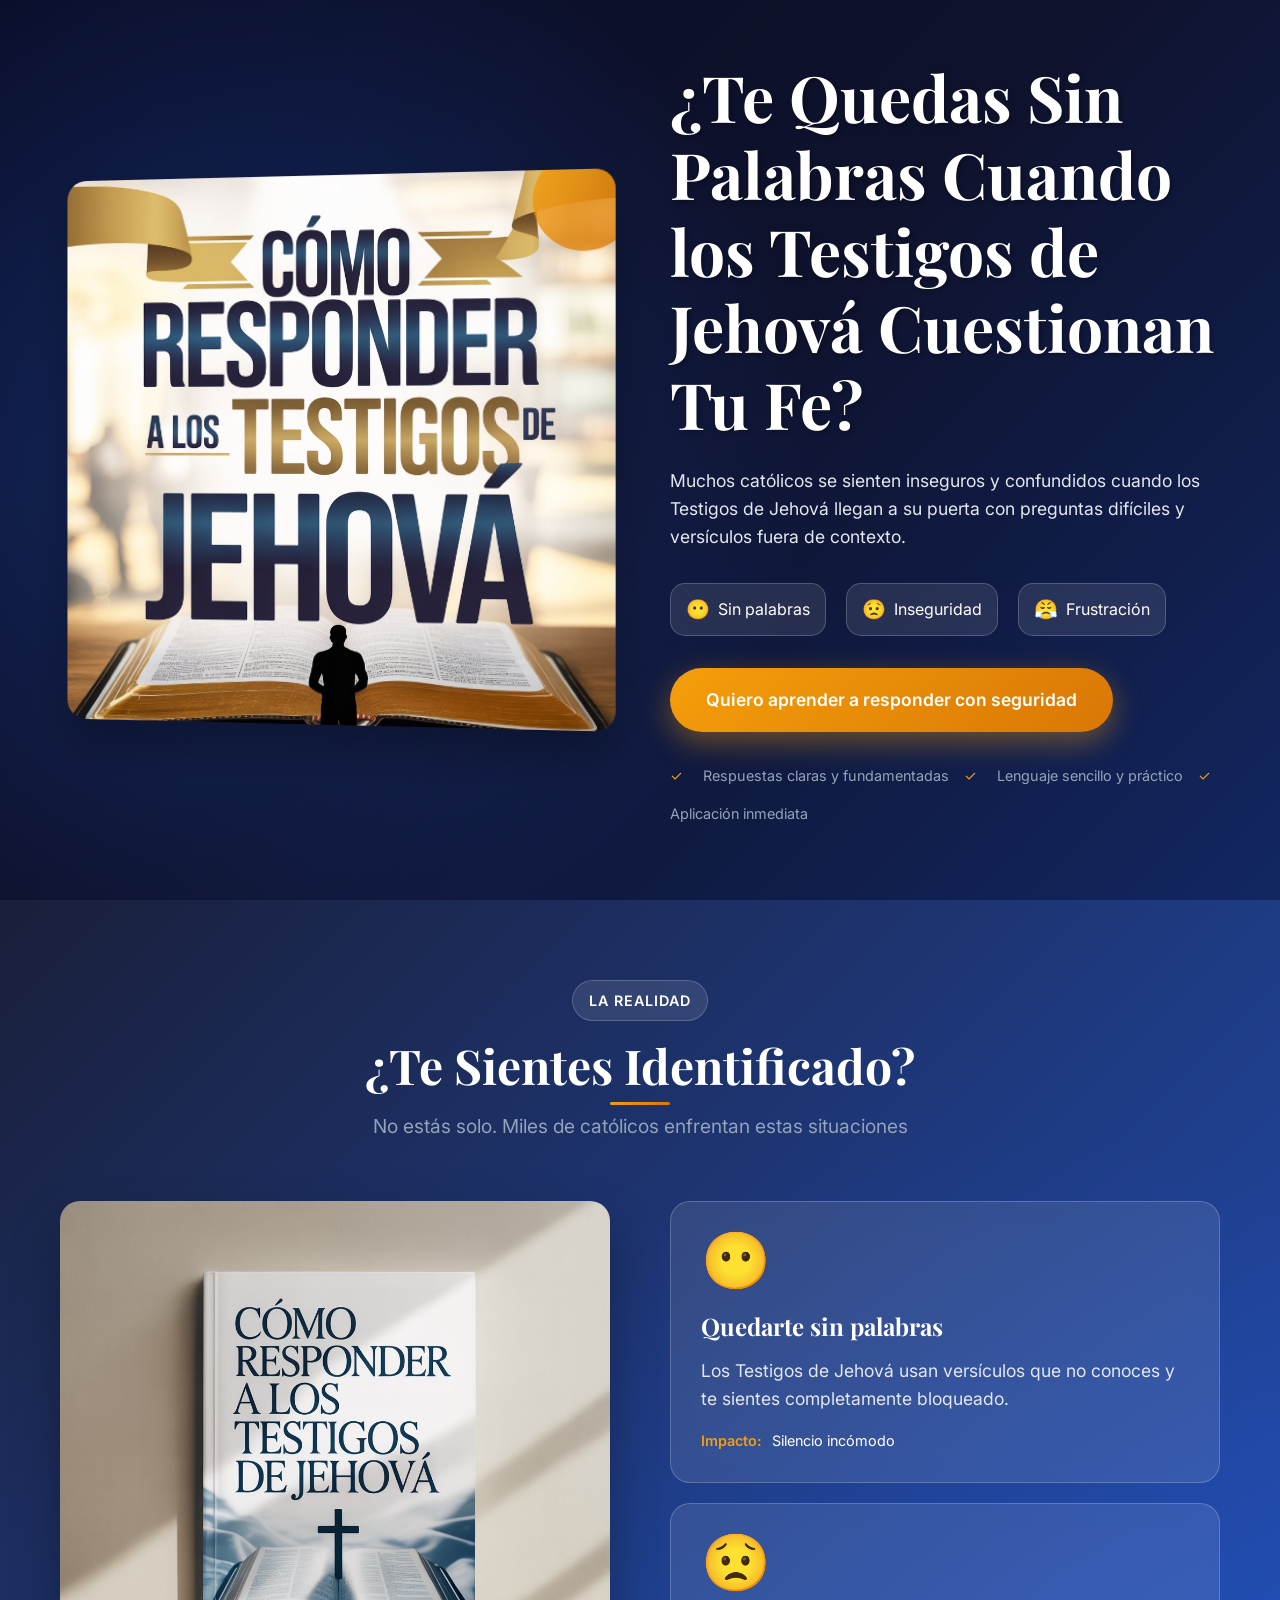
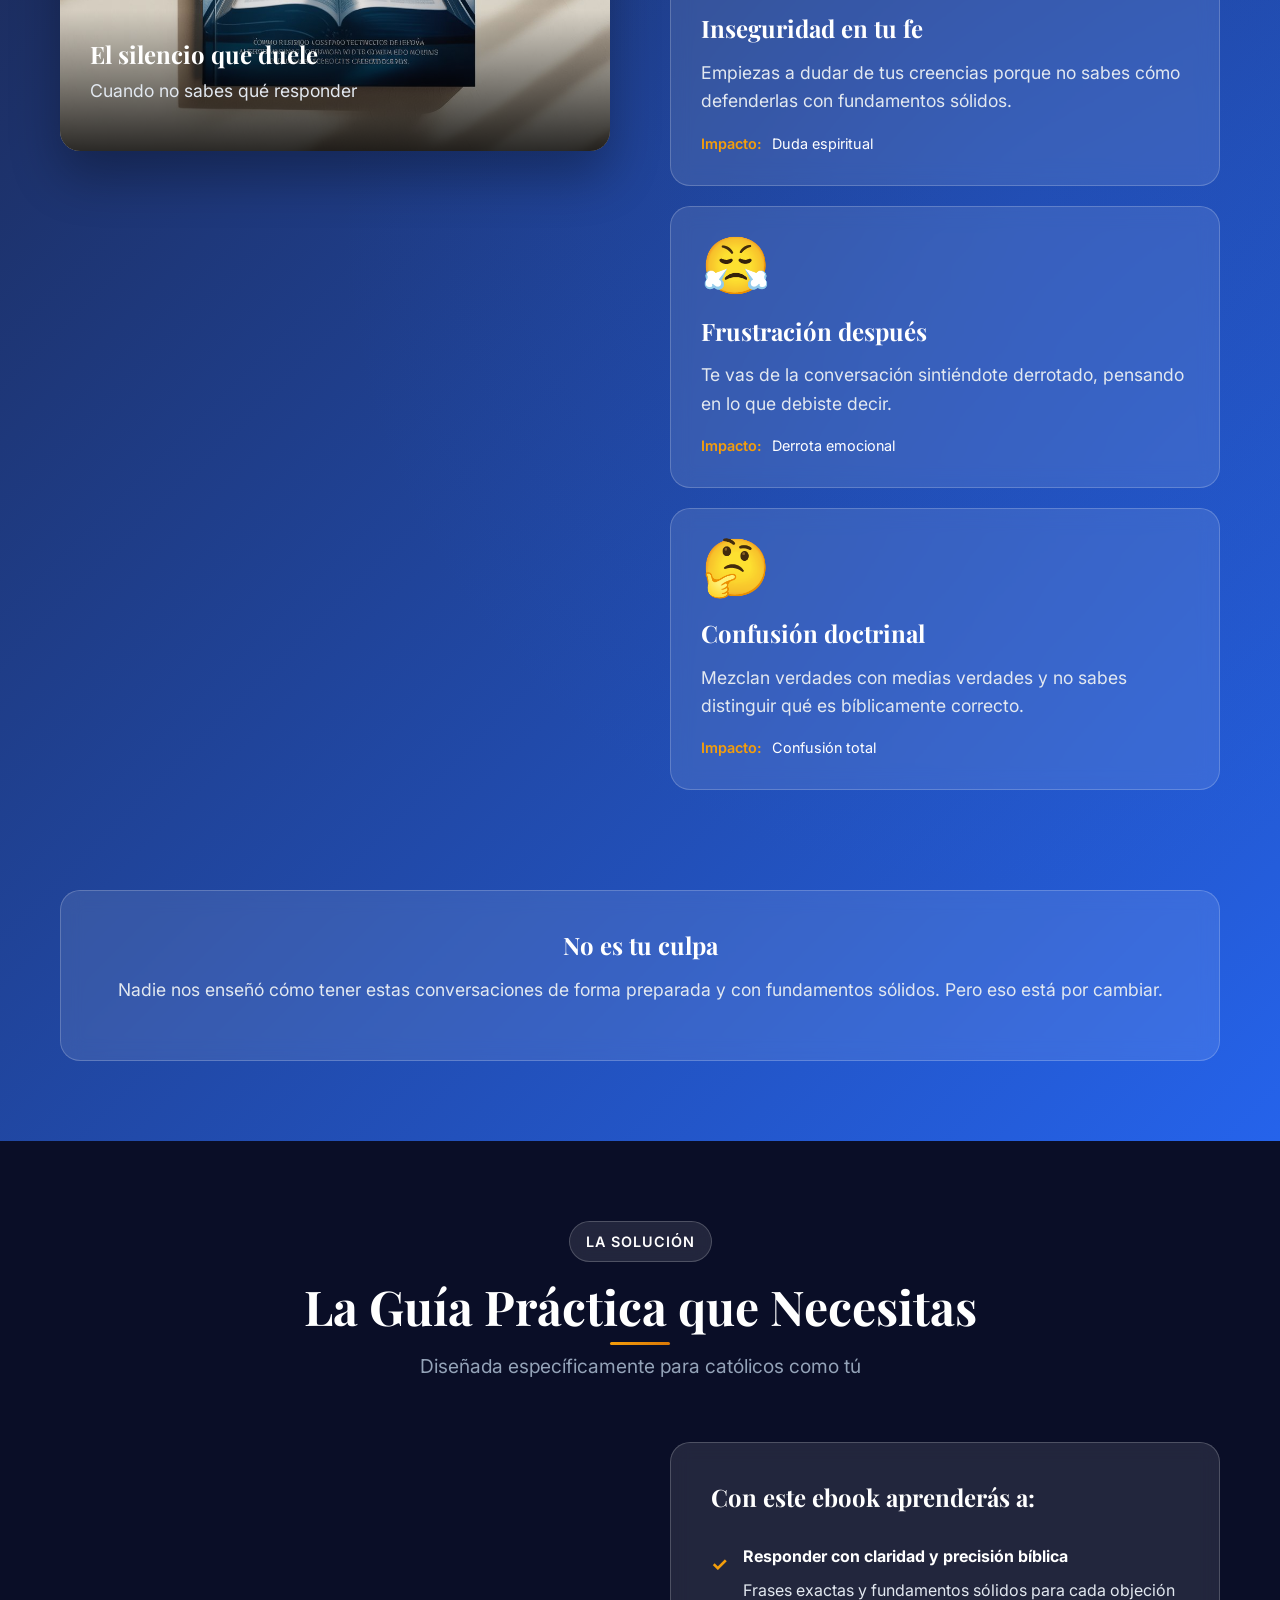
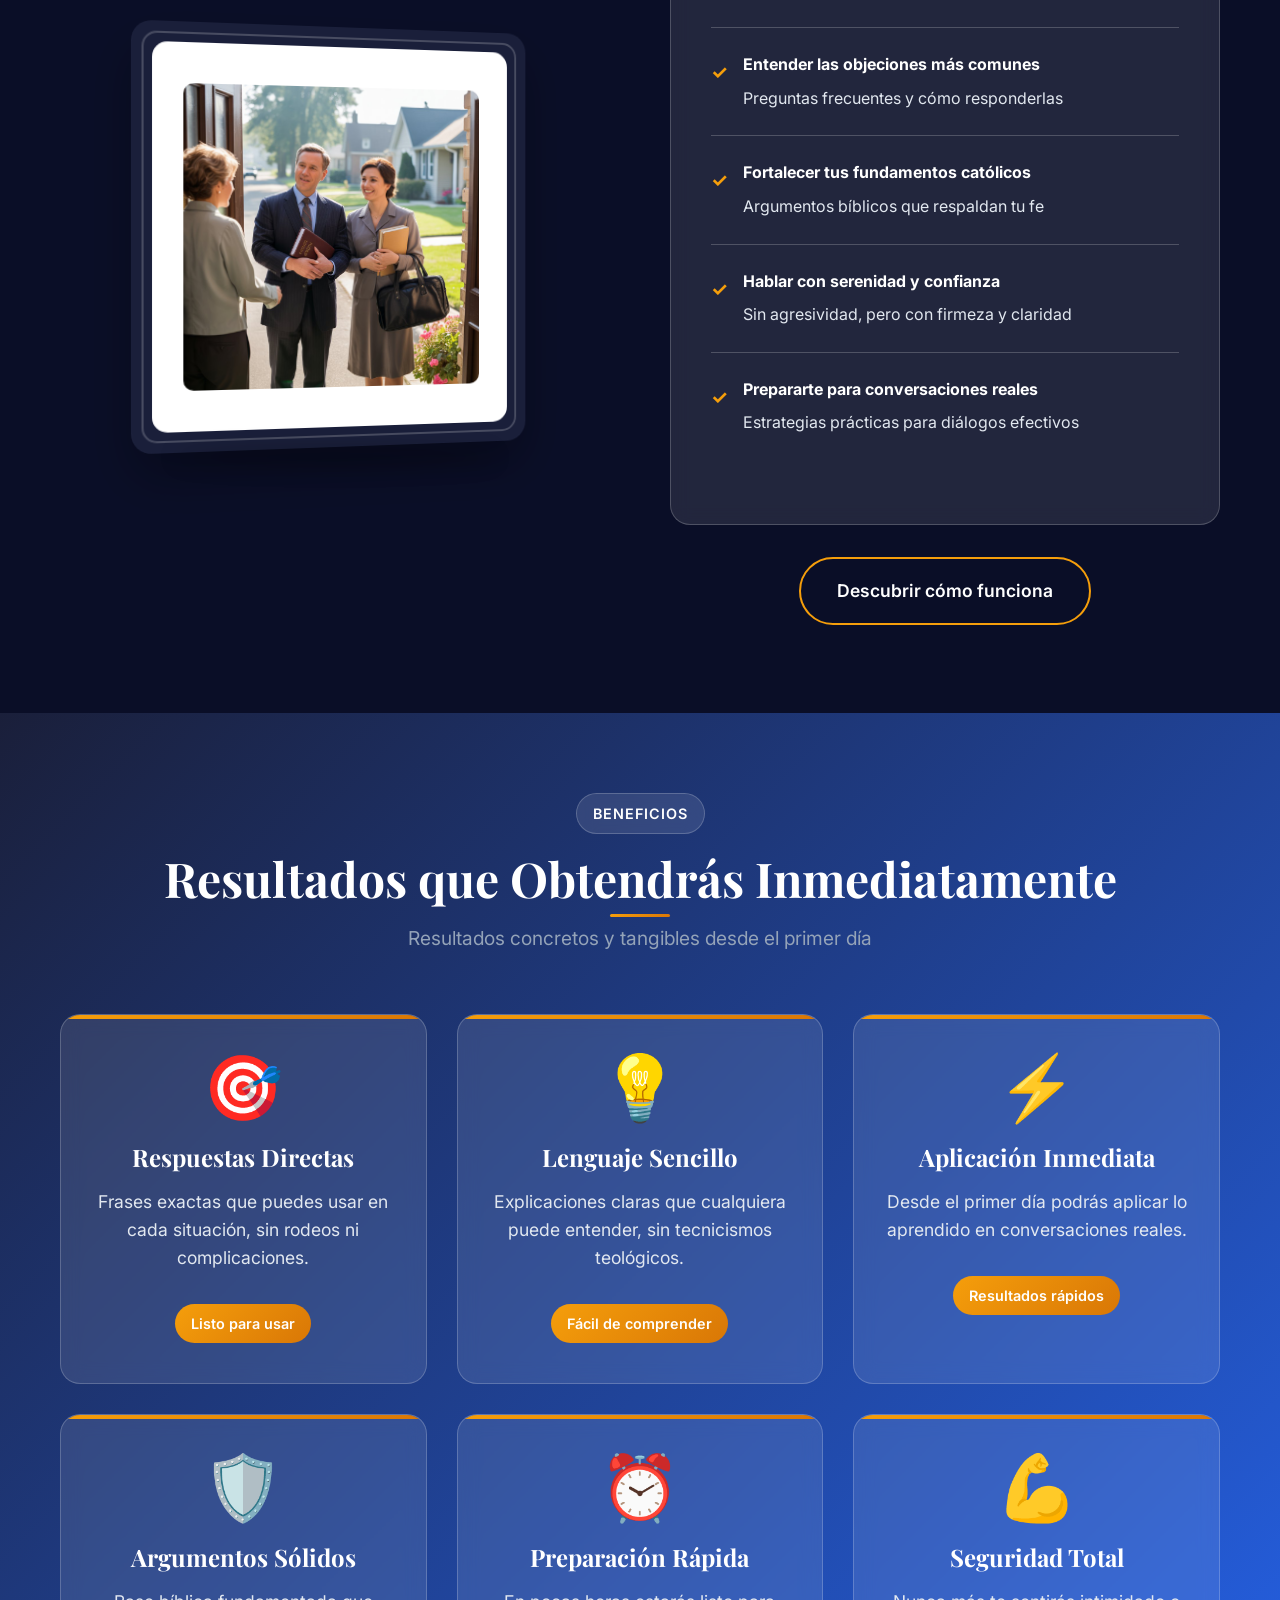
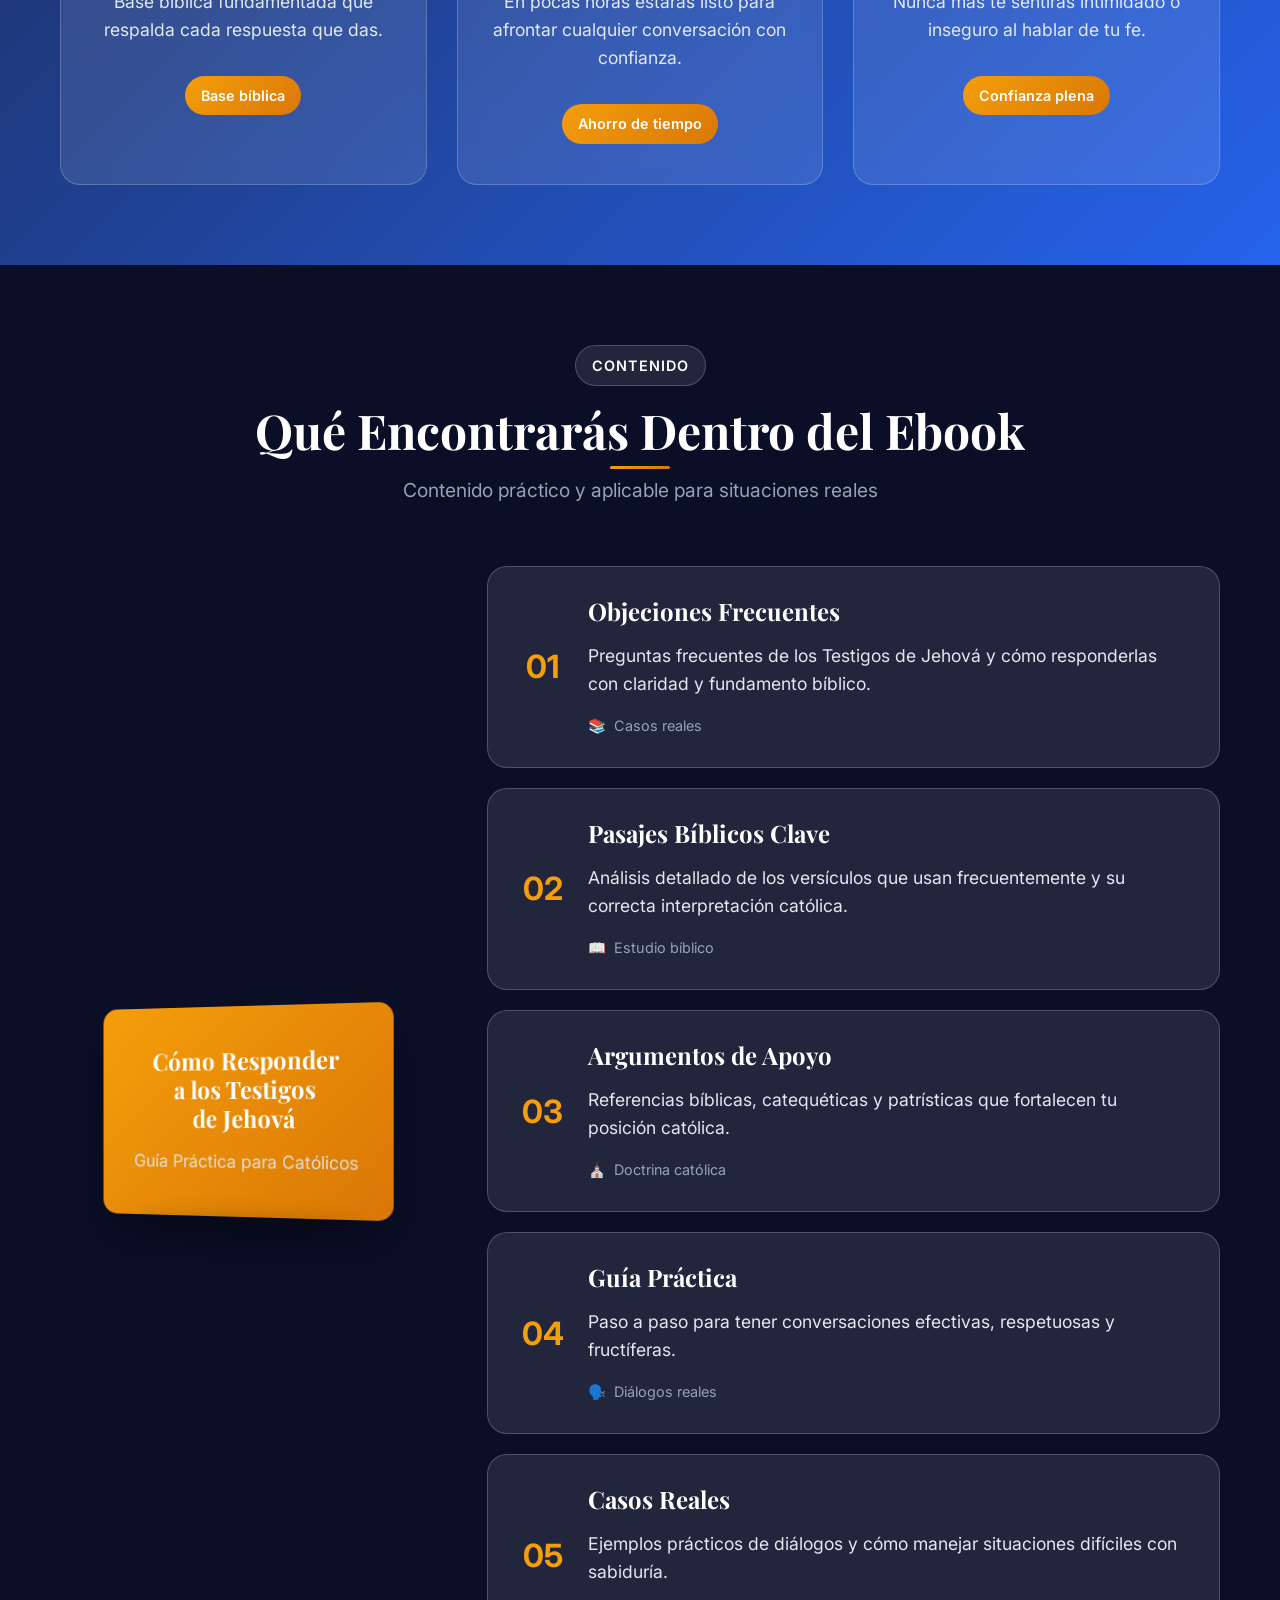
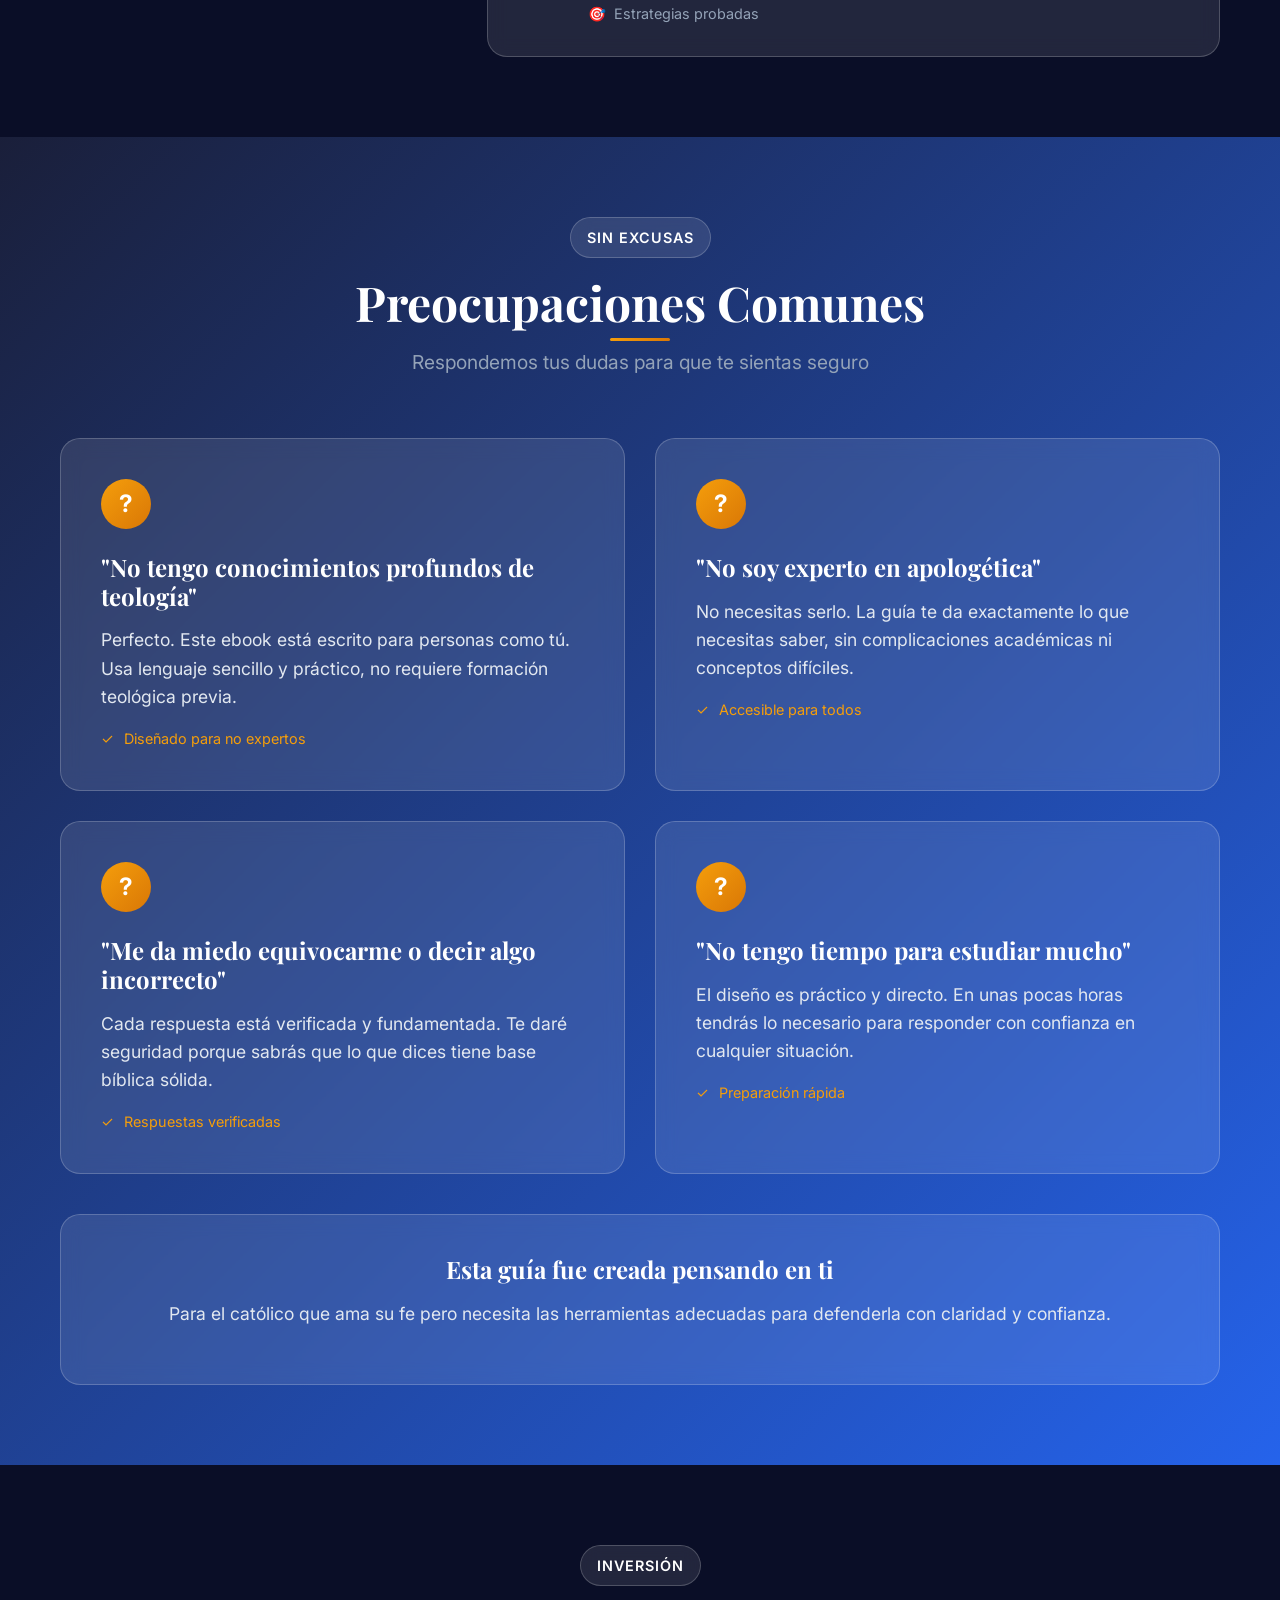
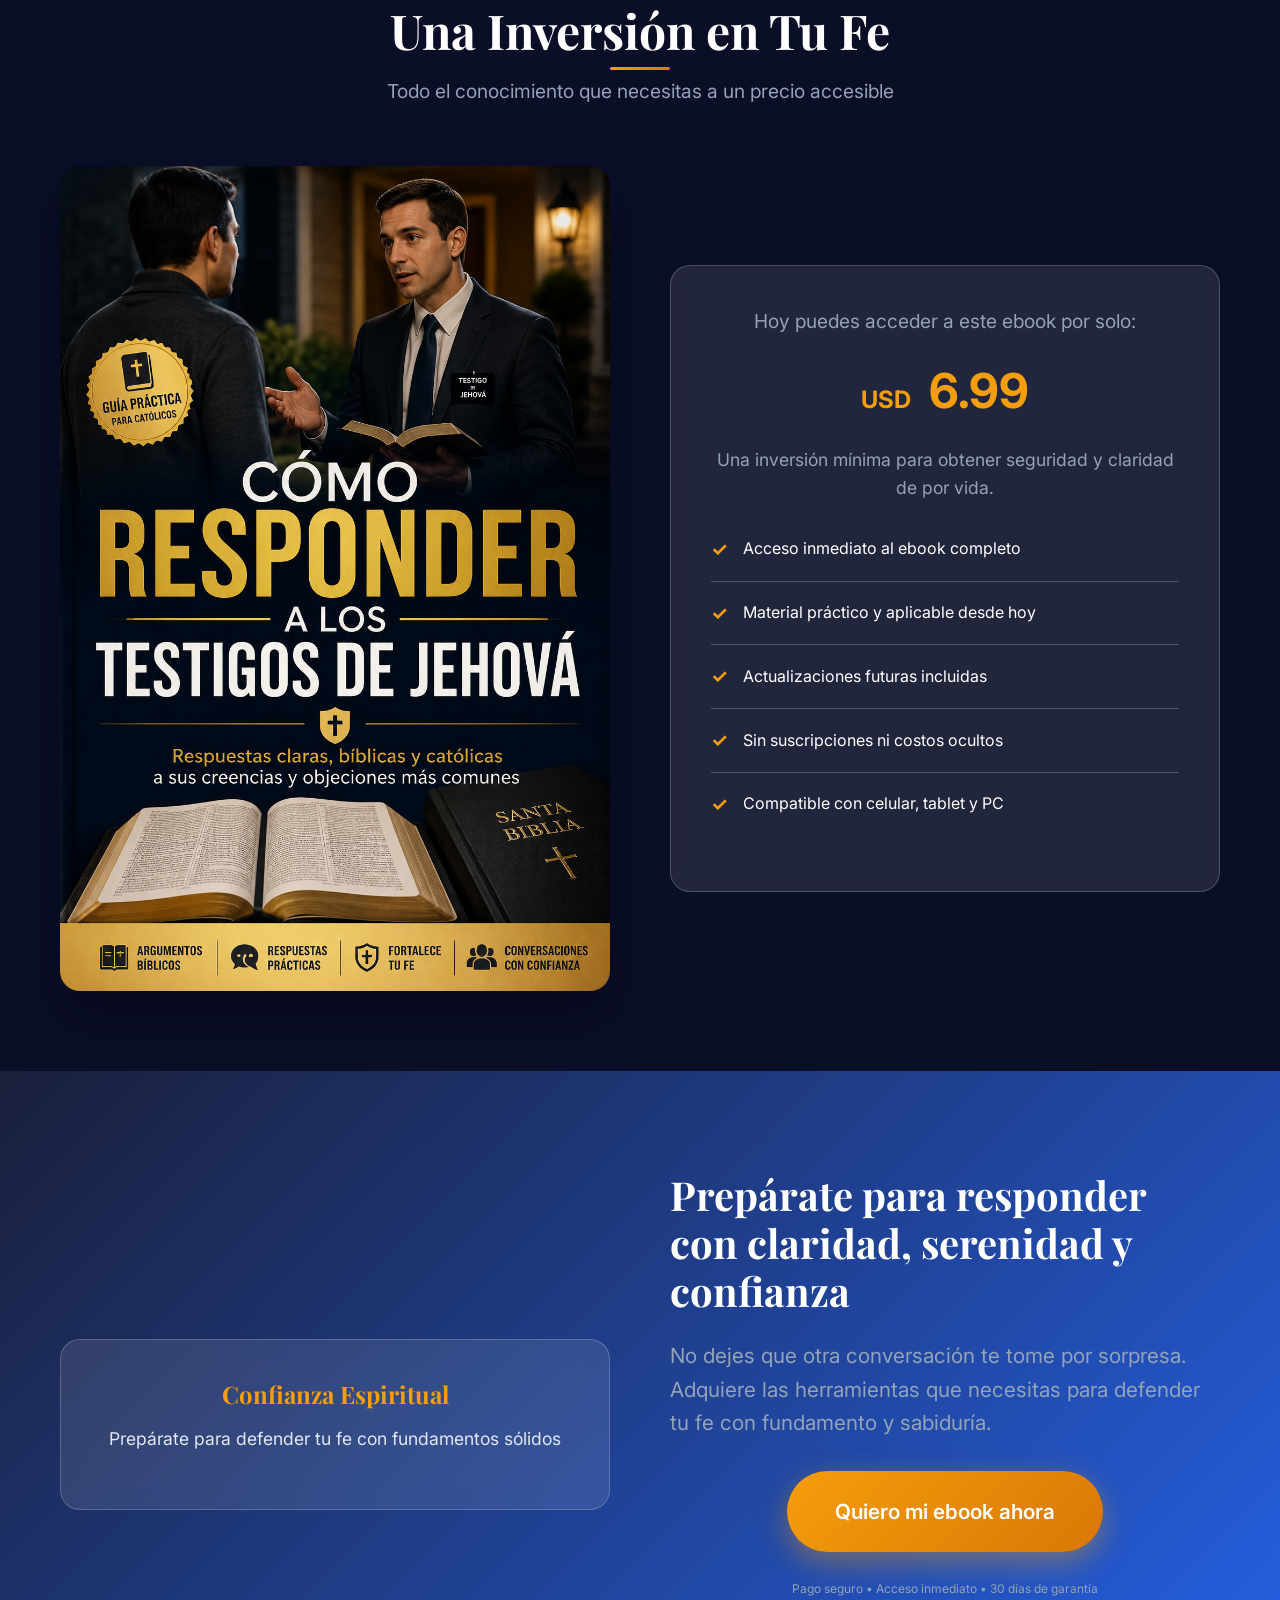
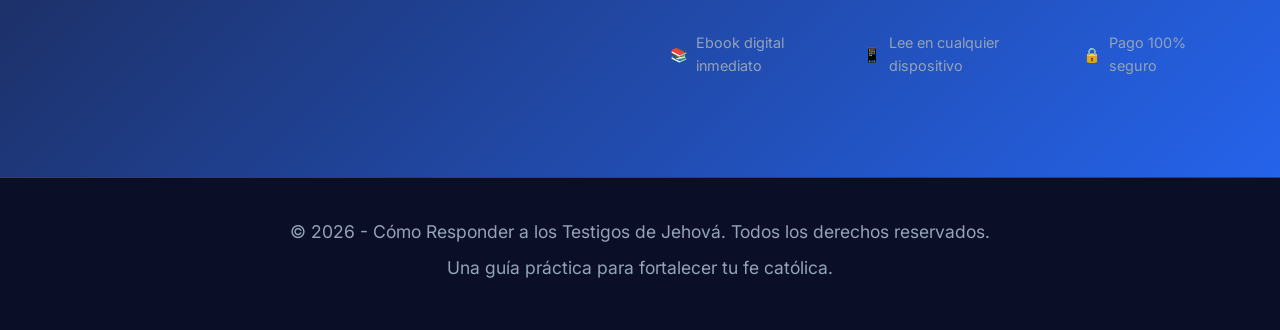
==== index-fixed.html @ 23c5a027 "Add files via upload" ====
<!DOCTYPE html>
<html lang="es">
<head>
    <meta charset="UTF-8">
    <meta name="viewport" content="width=device-width, initial-scale=1.0">
    <title>Cómo Responder a los Testigos de Jehová - Guía Práctica para Católicos</title>
    <meta name="description" content="Aprende a responder con claridad y seguridad cuando los Testigos de Jehová cuestionen tu fe. Guía práctica con respuestas bíblicas fundamentadas.">
    <link rel="stylesheet" href="styles-fixed.css">
    <link href="https://fonts.googleapis.com/css2?family=Playfair+Display:wght@700;800&family=Inter:wght@400;500;600;700&display=swap" rel="stylesheet">
    <!-- Meta Pixel Code -->
    <script>
    !function(f,b,e,v,n,t,s)
    {if(f.fbq)return;n=f.fbq=function(){n.callMethod?
    n.callMethod.apply(n,arguments):n.queue.push(arguments)};
    if(!f._fbq)f._fbq=n;n.push=n;n.loaded=!0;n.version='2.0';
    n.queue=[];t=b.createElement(e);t.async=!0;
    t.src=v;s=b.getElementsByTagName(e)[0];
    s.parentNode.insertBefore(t,s)}(window, document,'script',
    'https://connect.facebook.net/en_US/fbevents.js');
    fbq('init', '1646156149348746');
    fbq('track', 'PageView');
    </script>
    <noscript><img height="1" width="1" style="display:none"
    src="https://www.facebook.com/tr?id=1646156149348746&ev=PageView&noscript=1"
    /></noscript>
    <!-- End Meta Pixel Code -->
</head>
<body>
    <!-- HERO SECTION -->
    <header class="hero">
        <div class="hero-background">
            <div class="hero-overlay"></div>
        </div>
        <div class="container">
            <div class="hero-content">
                <div class="hero-visual">
                    <div class="hero-image-container">
                        <img src="imagenes/1.jpeg" alt="Conversación en puerta de casa con Testigos de Jehová" class="hero-main-image">
                        <div class="image-accent"></div>
                    </div>
                </div>
                <div class="hero-text">
                    <h1 class="hero-title">
                        ¿Te Quedas Sin Palabras Cuando los Testigos de Jehová Cuestionan Tu Fe?
                    </h1>
                    <p class="hero-subtitle">
                        Muchos católicos se sienten inseguros y confundidos cuando los Testigos de Jehová llegan a su puerta con preguntas difíciles y versículos fuera de contexto.
                    </p>
                    <div class="hero-pain-points">
                        <div class="pain-point">
                            <span class="pain-icon">😶</span>
                            <span>Sin palabras</span>
                        </div>
                        <div class="pain-point">
                            <span class="pain-icon">😟</span>
                            <span>Inseguridad</span>
                        </div>
                        <div class="pain-point">
                            <span class="pain-icon">😤</span>
                            <span>Frustración</span>
                        </div>
                    </div>
                    <div class="hero-cta">
                        <a href="https://pay.hotmart.com/F104569263O?bid=1778360615763" class="cta-button primary" target="_blank" rel="noopener noreferrer">
                            Quiero aprender a responder con seguridad
                        </a>
                        <p class="hero-trust">
                            <span class="trust-icon">✓</span> Respuestas claras y fundamentadas
                            <span class="trust-icon">✓</span> Lenguaje sencillo y práctico
                            <span class="trust-icon">✓</span> Aplicación inmediata
                        </p>
                    </div>
                </div>
            </div>
        </div>
    </header>

    <!-- EL PROBLEMA -->
    <section class="problem">
        <div class="container">
            <div class="section-header">
                <div class="section-badge">LA REALIDAD</div>
                <h2 class="section-title">¿Te Sientes Identificado?</h2>
                <p class="section-subtitle">No estás solo. Miles de católicos enfrentan estas situaciones</p>
            </div>
            
            <div class="problem-content">
                <div class="problem-visual">
                    <div class="problem-image-main">
                        <img src="imagenes/2.jpeg" alt="Persona pensativa después de conversación difícil" class="problem-main-image">
                        <div class="image-overlay">
                            <div class="overlay-text">
                                <h3>El silencio que duele</h3>
                                <p>Cuando no sabes qué responder</p>
                            </div>
                        </div>
                    </div>
                </div>
                
                <div class="problems-grid">
                    <div class="problem-card">
                        <div class="problem-icon">
                            <span class="problem-emoji">😶</span>
                        </div>
                        <h3>Quedarte sin palabras</h3>
                        <p>Los Testigos de Jehová usan versículos que no conoces y te sientes completamente bloqueado.</p>
                        <div class="problem-impact">
                            <span class="impact-label">Impacto:</span>
                            <span class="impact-text">Silencio incómodo</span>
                        </div>
                    </div>
                    
                    <div class="problem-card">
                        <div class="problem-icon">
                            <span class="problem-emoji">😟</span>
                        </div>
                        <h3>Inseguridad en tu fe</h3>
                        <p>Empiezas a dudar de tus creencias porque no sabes cómo defenderlas con fundamentos sólidos.</p>
                        <div class="problem-impact">
                            <span class="impact-label">Impacto:</span>
                            <span class="impact-text">Duda espiritual</span>
                        </div>
                    </div>
                    
                    <div class="problem-card">
                        <div class="problem-icon">
                            <span class="problem-emoji">😤</span>
                        </div>
                        <h3>Frustración después</h3>
                        <p>Te vas de la conversación sintiéndote derrotado, pensando en lo que debiste decir.</p>
                        <div class="problem-impact">
                            <span class="impact-label">Impacto:</span>
                            <span class="impact-text">Derrota emocional</span>
                        </div>
                    </div>
                    
                    <div class="problem-card">
                        <div class="problem-icon">
                            <span class="problem-emoji">🤔</span>
                        </div>
                        <h3>Confusión doctrinal</h3>
                        <p>Mezclan verdades con medias verdades y no sabes distinguir qué es bíblicamente correcto.</p>
                        <div class="problem-impact">
                            <span class="impact-label">Impacto:</span>
                            <span class="impact-text">Confusión total</span>
                        </div>
                    </div>
                </div>
                
                <div class="problem-emotional">
                    <div class="emotional-content">
                        <h3>No es tu culpa</h3>
                        <p>Nadie nos enseñó cómo tener estas conversaciones de forma preparada y con fundamentos sólidos. Pero eso está por cambiar.</p>
                    </div>
                </div>
            </div>
        </div>
    </section>

    <!-- PRESENTACIÓN DE LA SOLUCIÓN -->
    <section class="solution">
        <div class="container">
            <div class="section-header">
                <div class="section-badge">LA SOLUCIÓN</div>
                <h2 class="section-title">La Guía Práctica que Necesitas</h2>
                <p class="section-subtitle">Diseñada específicamente para católicos como tú</p>
            </div>
            
            <div class="solution-content">
                <div class="solution-visual">
                    <div class="ebook-mockup">
                        <div class="mockup-device">
                            <div class="device-screen">
                                <img src="imagenes/5.jpeg" alt="Guía Práctica para Católicos" class="ebook-cover-image">
                            </div>
                            <div class="device-frame"></div>
                        </div>
                        <div class="mockup-shadow"></div>
                    </div>
                </div>
                
                <div class="solution-text">
                    <div class="solution-box">
                        <h3>Con este ebook aprenderás a:</h3>
                        <ul class="solution-list">
                            <li>
                                <span class="check-icon">✓</span>
                                <div class="list-content">
                                    <strong>Responder con claridad y precisión bíblica</strong>
                                    <p>Frases exactas y fundamentos sólidos para cada objeción</p>
                                </div>
                            </li>
                            <li>
                                <span class="check-icon">✓</span>
                                <div class="list-content">
                                    <strong>Entender las objeciones más comunes</strong>
                                    <p>Preguntas frecuentes y cómo responderlas</p>
                                </div>
                            </li>
                            <li>
                                <span class="check-icon">✓</span>
                                <div class="list-content">
                                    <strong>Fortalecer tus fundamentos católicos</strong>
                                    <p>Argumentos bíblicos que respaldan tu fe</p>
                                </div>
                            </li>
                            <li>
                                <span class="check-icon">✓</span>
                                <div class="list-content">
                                    <strong>Hablar con serenidad y confianza</strong>
                                    <p>Sin agresividad, pero con firmeza y claridad</p>
                                </div>
                            </li>
                            <li>
                                <span class="check-icon">✓</span>
                                <div class="list-content">
                                    <strong>Prepararte para conversaciones reales</strong>
                                    <p>Estrategias prácticas para diálogos efectivos</p>
                                </div>
                            </li>
                        </ul>
                    </div>
                    
                    <div class="solution-cta">
                        <a href="https://pay.hotmart.com/F104569263O?bid=1778360615763" class="cta-button secondary" target="_blank" rel="noopener noreferrer">
                            Descubrir cómo funciona
                        </a>
                    </div>
                </div>
            </div>
        </div>
    </section>

    <!-- BENEFICIOS -->
    <section class="benefits">
        <div class="container">
            <div class="section-header">
                <div class="section-badge">BENEFICIOS</div>
                <h2 class="section-title">Resultados que Obtendrás Inmediatamente</h2>
                <p class="section-subtitle">Resultados concretos y tangibles desde el primer día</p>
            </div>
            
            <div class="benefits-grid">
                <div class="benefit-card">
                    <div class="benefit-emoji">
                        🎯
                    </div>
                    <h3>Respuestas Directas</h3>
                    <p>Frases exactas que puedes usar en cada situación, sin rodeos ni complicaciones.</p>
                    <div class="benefit-highlight">
                        <span>Listo para usar</span>
                    </div>
                </div>
                
                <div class="benefit-card">
                    <div class="benefit-emoji">
                        💡
                    </div>
                    <h3>Lenguaje Sencillo</h3>
                    <p>Explicaciones claras que cualquiera puede entender, sin tecnicismos teológicos.</p>
                    <div class="benefit-highlight">
                        <span>Fácil de comprender</span>
                    </div>
                </div>
                
                <div class="benefit-card">
                    <div class="benefit-emoji">
                        ⚡
                    </div>
                    <h3>Aplicación Inmediata</h3>
                    <p>Desde el primer día podrás aplicar lo aprendido en conversaciones reales.</p>
                    <div class="benefit-highlight">
                        <span>Resultados rápidos</span>
                    </div>
                </div>
                
                <div class="benefit-card">
                    <div class="benefit-emoji">
                        🛡️
                    </div>
                    <h3>Argumentos Sólidos</h3>
                    <p>Base bíblica fundamentada que respalda cada respuesta que das.</p>
                    <div class="benefit-highlight">
                        <span>Base bíblica</span>
                    </div>
                </div>
                
                <div class="benefit-card">
                    <div class="benefit-emoji">
                        ⏰
                    </div>
                    <h3>Preparación Rápida</h3>
                    <p>En pocas horas estarás listo para afrontar cualquier conversación con confianza.</p>
                    <div class="benefit-highlight">
                        <span>Ahorro de tiempo</span>
                    </div>
                </div>
                
                <div class="benefit-card">
                    <div class="benefit-emoji">
                        💪
                    </div>
                    <h3>Seguridad Total</h3>
                    <p>Nunca más te sentirás intimidado o inseguro al hablar de tu fe.</p>
                    <div class="benefit-highlight">
                        <span>Confianza plena</span>
                    </div>
                </div>
            </div>
        </div>
    </section>

    <!-- QUÉ ENCONTRARÁ DENTRO -->
    <section class="contents">
        <div class="container">
            <div class="section-header">
                <div class="section-badge">CONTENIDO</div>
                <h2 class="section-title">Qué Encontrarás Dentro del Ebook</h2>
                <p class="section-subtitle">Contenido práctico y aplicable para situaciones reales</p>
            </div>
            
            <div class="contents-showcase">
                <div class="contents-visual">
                    <div class="ebook-preview-3d">
                        <div class="book-spine"></div>
                        <div class="book-front">
                            <div class="book-cover">
                                <h3>Cómo Responder<br>a los Testigos<br>de Jehová</h3>
                                <p>Guía Práctica para Católicos</p>
                            </div>
                        </div>
                        <div class="book-shadow"></div>
                    </div>
                </div>
                
                <div class="contents-list">
                    <div class="content-item">
                        <div class="content-number">01</div>
                        <div class="content-text">
                            <h3>Objeciones Frecuentes</h3>
                            <p>Preguntas frecuentes de los Testigos de Jehová y cómo responderlas con claridad y fundamento bíblico.</p>
                            <div class="content-feature">
                                <span class="feature-icon">📚</span>
                                <span>Casos reales</span>
                            </div>
                        </div>
                    </div>
                    
                    <div class="content-item">
                        <div class="content-number">02</div>
                        <div class="content-text">
                            <h3>Pasajes Bíblicos Clave</h3>
                            <p>Análisis detallado de los versículos que usan frecuentemente y su correcta interpretación católica.</p>
                            <div class="content-feature">
                                <span class="feature-icon">📖</span>
                                <span>Estudio bíblico</span>
                            </div>
                        </div>
                    </div>
                    
                    <div class="content-item">
                        <div class="content-number">03</div>
                        <div class="content-text">
                            <h3>Argumentos de Apoyo</h3>
                            <p>Referencias bíblicas, catequéticas y patrísticas que fortalecen tu posición católica.</p>
                            <div class="content-feature">
                                <span class="feature-icon">⛪</span>
                                <span>Doctrina católica</span>
                            </div>
                        </div>
                    </div>
                    
                    <div class="content-item">
                        <div class="content-number">04</div>
                        <div class="content-text">
                            <h3>Guía Práctica</h3>
                            <p>Paso a paso para tener conversaciones efectivas, respetuosas y fructíferas.</p>
                            <div class="content-feature">
                                <span class="feature-icon">🗣️</span>
                                <span>Diálogos reales</span>
                            </div>
                        </div>
                    </div>
                    
                    <div class="content-item">
                        <div class="content-number">05</div>
                        <div class="content-text">
                            <h3>Casos Reales</h3>
                            <p>Ejemplos prácticos de diálogos y cómo manejar situaciones difíciles con sabiduría.</p>
                            <div class="content-feature">
                                <span class="feature-icon">🎯</span>
                                <span>Estrategias probadas</span>
                            </div>
                        </div>
                    </div>
                </div>
            </div>
        </div>
    </section>

    <!-- ROMPER OBJECIONES -->
    <section class="objections">
        <div class="container">
            <div class="section-header">
                <div class="section-badge">SIN EXCUSAS</div>
                <h2 class="section-title">Preocupaciones Comunes</h2>
                <p class="section-subtitle">Respondemos tus dudas para que te sientas seguro</p>
            </div>
            
            <div class="objections-grid">
                <div class="objection-card">
                    <div class="objection-icon">
                        <span class="icon-question">?</span>
                    </div>
                    <div class="objection-content">
                        <h3>"No tengo conocimientos profundos de teología"</h3>
                        <p>Perfecto. Este ebook está escrito para personas como tú. Usa lenguaje sencillo y práctico, no requiere formación teológica previa.</p>
                        <div class="objection-solution">
                            <span class="solution-icon">✓</span>
                            <span>Diseñado para no expertos</span>
                        </div>
                    </div>
                </div>
                
                <div class="objection-card">
                    <div class="objection-icon">
                        <span class="icon-question">?</span>
                    </div>
                    <div class="objection-content">
                        <h3>"No soy experto en apologética"</h3>
                        <p>No necesitas serlo. La guía te da exactamente lo que necesitas saber, sin complicaciones académicas ni conceptos difíciles.</p>
                        <div class="objection-solution">
                            <span class="solution-icon">✓</span>
                            <span>Accesible para todos</span>
                        </div>
                    </div>
                </div>
                
                <div class="objection-card">
                    <div class="objection-icon">
                        <span class="icon-question">?</span>
                    </div>
                    <div class="objection-content">
                        <h3>"Me da miedo equivocarme o decir algo incorrecto"</h3>
                        <p>Cada respuesta está verificada y fundamentada. Te daré seguridad porque sabrás que lo que dices tiene base bíblica sólida.</p>
                        <div class="objection-solution">
                            <span class="solution-icon">✓</span>
                            <span>Respuestas verificadas</span>
                        </div>
                    </div>
                </div>
                
                <div class="objection-card">
                    <div class="objection-icon">
                        <span class="icon-question">?</span>
                    </div>
                    <div class="objection-content">
                        <h3>"No tengo tiempo para estudiar mucho"</h3>
                        <p>El diseño es práctico y directo. En unas pocas horas tendrás lo necesario para responder con confianza en cualquier situación.</p>
                        <div class="objection-solution">
                            <span class="solution-icon">✓</span>
                            <span>Preparación rápida</span>
                        </div>
                    </div>
                </div>
            </div>
            
            <div class="objections-reassurance">
                <div class="reassurance-content">
                    <h3>Esta guía fue creada pensando en ti</h3>
                    <p>Para el católico que ama su fe pero necesita las herramientas adecuadas para defenderla con claridad y confianza.</p>
                </div>
            </div>
        </div>
    </section>

    <!-- PRECIO -->
    <section id="precio" class="pricing">
        <div class="container">
            <div class="section-header">
                <div class="section-badge">INVERSIÓN</div>
                <h2 class="section-title">Una Inversión en Tu Fe</h2>
                <p class="section-subtitle">Todo el conocimiento que necesitas a un precio accesible</p>
            </div>
            
            <div class="pricing-content">
                <div class="pricing-visual">
                    <div class="pricing-image">
                        <img src="imagenes/3.png" alt="Inversión en conocimiento" class="pricing-main-image">
                    </div>
                </div>
                
                <div class="pricing-box">
                    <div class="price-reveal">
                        <p class="price-intro">Hoy puedes acceder a este ebook por solo:</p>
                        <div class="price-amount">
                            <span class="currency">USD</span>
                            <span class="price">6.99</span>
                        </div>
                        <p class="price-description">
                            Una inversión mínima para obtener seguridad y claridad de por vida.
                        </p>
                    </div>
                    
                    <div class="price-features">
                        <div class="feature-item">
                            <span class="feature-check">✓</span>
                            <span>Acceso inmediato al ebook completo</span>
                        </div>
                        <div class="feature-item">
                            <span class="feature-check">✓</span>
                            <span>Material práctico y aplicable desde hoy</span>
                        </div>
                        <div class="feature-item">
                            <span class="feature-check">✓</span>
                            <span>Actualizaciones futuras incluidas</span>
                        </div>
                        <div class="feature-item">
                            <span class="feature-check">✓</span>
                            <span>Sin suscripciones ni costos ocultos</span>
                        </div>
                        <div class="feature-item">
                            <span class="feature-check">✓</span>
                            <span>Compatible con celular, tablet y PC</span>
                        </div>
                    </div>
                </div>
            </div>
        </div>
    </section>

    <!-- CTA FINAL -->
    <section class="final-cta">
        <div class="container">
            <div class="final-content">
                <div class="final-visual">
                    <div class="final-image">
                        <div class="final-visual-content">
                            <h3>Confianza Espiritual</h3>
                            <p>Prepárate para defender tu fe con fundamentos sólidos</p>
                        </div>
                    </div>
                </div>
                
                <div class="final-text">
                    <h2 class="final-title">Prepárate para responder con claridad, serenidad y confianza</h2>
                    <p class="final-subtitle">No dejes que otra conversación te tome por sorpresa. Adquiere las herramientas que necesitas para defender tu fe con fundamento y sabiduría.</p>
                    
                    <div class="final-cta-button">
                        <a href="https://pay.hotmart.com/F104569263O?bid=1778360615763" class="cta-button primary large" target="_blank" rel="noopener noreferrer" onclick="fbq('track', 'Purchase');">
                            Quiero mi ebook ahora
                        </a>
                        <p class="payment-info">
                            <small>Pago seguro • Acceso inmediato • 30 días de garantía</small>
                        </p>
                    </div>
                    
                    <div class="final-benefits">
                        <div class="benefit-item-small">
                            <span class="benefit-icon">📚</span>
                            <span>Ebook digital inmediato</span>
                        </div>
                        <div class="benefit-item-small">
                            <span class="benefit-icon">📱</span>
                            <span>Lee en cualquier dispositivo</span>
                        </div>
                        <div class="benefit-item-small">
                            <span class="benefit-icon">🔒</span>
                            <span>Pago 100% seguro</span>
                        </div>
                    </div>
                </div>
            </div>
        </div>
    </section>

    <!-- FOOTER -->
    <footer class="footer">
        <div class="container">
            <div class="footer-content">
                <p>&copy; 2026 - Cómo Responder a los Testigos de Jehová. Todos los derechos reservados.</p>
                <p>Una guía práctica para fortalecer tu fe católica.</p>
            </div>
        </div>
    </footer>

    <script src="script-fixed.js"></script>
</body>
</html>
---- styles-fixed.css ----
/* ESTILOS MODERNOS Y PROFESIONALES */

/* ===== VARIABLES DE COLOR ===== */
:root {
    --primary-dark: #0a0e27;
    --secondary-dark: #1a1f3a;
    --accent-blue: #2563eb;
    --accent-gold: #f59e0b;
    --text-primary: #ffffff;
    --text-secondary: #e2e8f0;
    --text-muted: #94a3b8;
    --gradient-primary: linear-gradient(135deg, #0a0e27 0%, #1a1f3a 50%, #2563eb 100%);
    --gradient-secondary: linear-gradient(135deg, #1a1f3a 0%, #2563eb 100%);
    --gradient-accent: linear-gradient(135deg, #f59e0b 0%, #d97706 100%);
    --glass-bg: rgba(255, 255, 255, 0.1);
    --glass-border: rgba(255, 255, 255, 0.2);
}

/* ===== ESTILOS GENERALES ===== */
* {
    margin: 0;
    padding: 0;
    box-sizing: border-box;
}

body {
    font-family: 'Inter', -apple-system, BlinkMacSystemFont, 'Segoe UI', Roboto, sans-serif;
    line-height: 1.6;
    color: var(--text-primary);
    background: var(--gradient-primary);
    overflow-x: hidden;
    min-height: 100vh;
}

.container {
    max-width: 1200px;
    margin: 0 auto;
    padding: 0 20px;
}

/* ===== TIPOGRAFÍA ===== */
h1, h2, h3 {
    font-family: 'Playfair Display', serif;
    font-weight: 700;
    line-height: 1.2;
}

h1 {
    font-size: clamp(2.5rem, 5vw, 4rem);
    margin-bottom: 1.5rem;
    color: var(--text-primary);
    text-shadow: 2px 2px 4px rgba(0,0,0,0.3);
}

h2 {
    font-size: clamp(2rem, 4vw, 3rem);
    margin-bottom: 1rem;
    color: var(--text-primary);
}

h3 {
    font-size: clamp(1.25rem, 3vw, 1.5rem);
    margin-bottom: 1rem;
    color: var(--text-primary);
}

p {
    font-size: 1.1rem;
    margin-bottom: 1rem;
    color: var(--text-secondary);
}

/* ===== SECCIONES ===== */
section {
    padding: 80px 0;
    position: relative;
}

/* ===== HERO SECTION ===== */
.hero {
    min-height: 100vh;
    display: flex;
    align-items: center;
    position: relative;
    background: var(--gradient-primary);
    overflow: hidden;
}

.hero::before {
    content: '';
    position: absolute;
    top: 0;
    left: 0;
    right: 0;
    bottom: 0;
    background: radial-gradient(circle at 20% 50%, rgba(37, 99, 235, 0.3) 0%, transparent 50%);
    z-index: 1;
}

.hero-background {
    position: absolute;
    top: 0;
    left: 0;
    right: 0;
    bottom: 0;
    background: linear-gradient(135deg, #0a0e27 0%, #1a1f3a 50%, #2563eb 100%);
    z-index: 0;
}

.hero-overlay {
    position: absolute;
    top: 0;
    left: 0;
    right: 0;
    bottom: 0;
    background: rgba(10, 14, 39, 0.7);
    z-index: 1;
}

.hero-content {
    display: grid;
    grid-template-columns: 1fr 1fr;
    gap: 60px;
    align-items: center;
    position: relative;
    z-index: 2;
}

.hero-visual {
    position: relative;
}

.hero-image-container {
    position: relative;
    border-radius: 20px;
    overflow: hidden;
    box-shadow: 0 25px 50px rgba(0, 0, 0, 0.3);
    transform: perspective(1000px) rotateY(-5deg);
    transition: transform 0.3s ease;
}

.hero-image-container:hover {
    transform: perspective(1000px) rotateY(0deg);
}

.hero-main-image {
    width: 100%;
    height: auto;
    display: block;
}

.image-accent {
    position: absolute;
    top: -20px;
    right: -20px;
    width: 100px;
    height: 100px;
    background: var(--gradient-accent);
    border-radius: 50%;
    opacity: 0.8;
    animation: float 3s ease-in-out infinite;
}

@keyframes float {
    0%, 100% { transform: translateY(0px); }
    50% { transform: translateY(-20px); }
}

.hero-badge {
    display: inline-block;
    padding: 8px 16px;
    background: var(--gradient-accent);
    color: white;
    border-radius: 25px;
    font-size: 0.9rem;
    font-weight: 600;
    margin-bottom: 1rem;
    text-transform: uppercase;
    letter-spacing: 1px;
}

.hero-pain-points {
    display: flex;
    gap: 20px;
    margin: 2rem 0;
}

.pain-point {
    display: flex;
    align-items: center;
    gap: 8px;
    padding: 10px 15px;
    background: var(--glass-bg);
    border: 1px solid var(--glass-border);
    border-radius: 15px;
    backdrop-filter: blur(10px);
}

.pain-icon {
    font-size: 1.2rem;
}

.hero-trust {
    display: flex;
    flex-wrap: wrap;
    gap: 15px;
    margin-top: 1.5rem;
    font-size: 0.9rem;
    color: var(--text-muted);
}

.trust-icon {
    color: var(--accent-gold);
    margin-right: 5px;
}

/* ===== BOTONES ===== */
.cta-button {
    display: inline-block;
    padding: 18px 36px;
    border-radius: 50px;
    text-decoration: none;
    font-weight: 600;
    font-size: 1.1rem;
    text-align: center;
    transition: all 0.3s ease;
    cursor: pointer;
    border: none;
    position: relative;
    overflow: hidden;
}

.cta-button::before {
    content: '';
    position: absolute;
    top: 0;
    left: -100%;
    width: 100%;
    height: 100%;
    background: rgba(255, 255, 255, 0.2);
    transition: left 0.3s ease;
}

.cta-button:hover::before {
    left: 100%;
}

.cta-button.primary {
    background: var(--gradient-accent);
    color: white;
    box-shadow: 0 10px 30px rgba(245, 158, 11, 0.4);
}

.cta-button.primary:hover {
    transform: translateY(-2px);
    box-shadow: 0 15px 40px rgba(245, 158, 11, 0.5);
}

.cta-button.secondary {
    background: transparent;
    color: var(--text-primary);
    border: 2px solid var(--accent-gold);
}

.cta-button.secondary:hover {
    background: var(--accent-gold);
    color: white;
}

.cta-button.large {
    padding: 24px 48px;
    font-size: 1.3rem;
}

/* ===== SECTION HEADERS ===== */
.section-header {
    text-align: center;
    margin-bottom: 60px;
}

.section-badge {
    display: inline-block;
    padding: 8px 16px;
    background: var(--glass-bg);
    border: 1px solid var(--glass-border);
    border-radius: 25px;
    font-size: 0.9rem;
    font-weight: 600;
    margin-bottom: 1rem;
    text-transform: uppercase;
    letter-spacing: 1px;
    backdrop-filter: blur(10px);
}

.section-title {
    margin-bottom: 1rem;
    position: relative;
}

.section-title::after {
    content: '';
    position: absolute;
    bottom: -10px;
    left: 50%;
    transform: translateX(-50%);
    width: 60px;
    height: 3px;
    background: var(--gradient-accent);
    border-radius: 2px;
}

.section-subtitle {
    font-size: 1.2rem;
    color: var(--text-muted);
    max-width: 600px;
    margin: 0 auto;
}

/* ===== PROBLEM SECTION ===== */
.problem {
    background: var(--gradient-secondary);
    position: relative;
}

.problem::before {
    content: '';
    position: absolute;
    top: 0;
    left: 0;
    right: 0;
    bottom: 0;
    background: radial-gradient(circle at 80% 50%, rgba(37, 99, 235, 0.2) 0%, transparent 50%);
}

.problem-content {
    display: grid;
    grid-template-columns: 1fr 1fr;
    gap: 60px;
    align-items: start;
}

.problem-visual {
    position: relative;
}

.problem-image-main {
    position: relative;
    border-radius: 20px;
    overflow: hidden;
    box-shadow: 0 25px 50px rgba(0, 0, 0, 0.3);
}

.problem-main-image {
    width: 100%;
    height: auto;
    display: block;
}

.image-overlay {
    position: absolute;
    bottom: 0;
    left: 0;
    right: 0;
    background: linear-gradient(to top, rgba(0,0,0,0.8) 0%, transparent 100%);
    padding: 30px;
    color: white;
}

.overlay-text h3 {
    margin-bottom: 0.5rem;
}

.problems-grid {
    display: grid;
    grid-template-columns: 1fr;
    gap: 20px;
}

.problem-card {
    padding: 30px;
    background: var(--glass-bg);
    border: 1px solid var(--glass-border);
    border-radius: 20px;
    backdrop-filter: blur(10px);
    transition: all 0.3s ease;
}

.problem-card:hover {
    transform: translateY(-5px);
    box-shadow: 0 15px 30px rgba(0, 0, 0, 0.2);
}

.problem-icon {
    margin-bottom: 1.5rem;
}

.problem-emoji {
    font-size: 3.5rem;
    line-height: 1;
}

.problem-impact {
    display: flex;
    align-items: center;
    gap: 10px;
    margin-top: 1rem;
    font-size: 0.9rem;
}

.impact-label {
    color: var(--accent-gold);
    font-weight: 600;
}

.problem-emotional {
    grid-column: 1 / -1;
    text-align: center;
    padding: 40px;
    background: var(--glass-bg);
    border: 1px solid var(--glass-border);
    border-radius: 20px;
    backdrop-filter: blur(10px);
    margin-top: 40px;
}

/* ===== SOLUTION SECTION ===== */
.solution {
    background: var(--primary-dark);
}

.solution-content {
    display: grid;
    grid-template-columns: 1fr 1fr;
    gap: 60px;
    align-items: center;
}

.solution-visual {
    position: relative;
}

.ebook-mockup {
    position: relative;
    max-width: 400px;
    margin: 0 auto;
}

.mockup-device {
    position: relative;
    background: var(--secondary-dark);
    border-radius: 20px;
    padding: 20px;
    box-shadow: 0 25px 50px rgba(0, 0, 0, 0.3);
    transform: perspective(1000px) rotateY(10deg);
    transition: transform 0.3s ease;
}

.mockup-device:hover {
    transform: perspective(1000px) rotateY(0deg);
}

.device-screen {
    background: white;
    border-radius: 15px;
    padding: 40px 30px;
    text-align: center;
    color: var(--primary-dark);
}

.ebook-cover-image {
    width: 100%;
    height: auto;
    display: block;
    border-radius: 10px;
}

.ebook-preview h3 {
    font-size: 1.2rem;
    margin-bottom: 0.5rem;
}

.ebook-preview p {
    font-size: 1rem;
    color: var(--text-muted);
}

.device-frame {
    position: absolute;
    top: 10px;
    left: 10px;
    right: 10px;
    bottom: 10px;
    border: 2px solid var(--glass-border);
    border-radius: 15px;
    pointer-events: none;
}

.mockup-shadow {
    position: absolute;
    bottom: -20px;
    left: 50%;
    transform: translateX(-50%);
    width: 80%;
    height: 20px;
    background: rgba(0, 0, 0, 0.2);
    border-radius: 50%;
    filter: blur(10px);
}

.solution-box {
    padding: 40px;
    background: var(--glass-bg);
    border: 1px solid var(--glass-border);
    border-radius: 20px;
    backdrop-filter: blur(10px);
}

.solution-list {
    list-style: none;
    margin-top: 2rem;
}

.solution-list li {
    display: flex;
    align-items: flex-start;
    gap: 15px;
    margin-bottom: 1.5rem;
    padding-bottom: 1.5rem;
    border-bottom: 1px solid var(--glass-border);
}

.solution-list li:last-child {
    border-bottom: none;
}

.check-icon {
    color: var(--accent-gold);
    font-size: 1.2rem;
    font-weight: bold;
    margin-top: 5px;
    flex-shrink: 0;
}

.list-content strong {
    display: block;
    margin-bottom: 0.5rem;
    color: var(--text-primary);
}

.list-content p {
    margin-bottom: 0;
    font-size: 1rem;
}

.solution-cta {
    text-align: center;
    margin-top: 2rem;
}

/* ===== BENEFITS SECTION ===== */
.benefits {
    background: var(--gradient-secondary);
}

.benefits-grid {
    display: grid;
    grid-template-columns: repeat(auto-fit, minmax(350px, 1fr));
    gap: 30px;
}

.benefit-card {
    padding: 40px 30px;
    background: var(--glass-bg);
    border: 1px solid var(--glass-border);
    border-radius: 20px;
    backdrop-filter: blur(10px);
    text-align: center;
    transition: all 0.3s ease;
    position: relative;
    overflow: hidden;
}

.benefit-card::before {
    content: '';
    position: absolute;
    top: 0;
    left: 0;
    right: 0;
    height: 4px;
    background: var(--gradient-accent);
}

.benefit-card:hover {
    transform: translateY(-10px);
    box-shadow: 0 20px 40px rgba(0, 0, 0, 0.2);
}

.benefit-emoji {
    font-size: 4rem;
    margin-bottom: 1.5rem;
    line-height: 1;
}

.benefit-highlight {
    display: inline-block;
    padding: 8px 16px;
    background: var(--gradient-accent);
    color: white;
    border-radius: 25px;
    font-size: 0.9rem;
    font-weight: 600;
    margin-top: 1rem;
}

/* ===== CONTENTS SECTION ===== */
.contents {
    background: var(--primary-dark);
}

.contents-showcase {
    display: grid;
    grid-template-columns: 1fr 2fr;
    gap: 60px;
    align-items: center;
}

.contents-visual {
    position: relative;
}

.ebook-preview-3d {
    position: relative;
    max-width: 300px;
    margin: 0 auto;
    transform: perspective(1000px) rotateY(-15deg);
    transition: transform 0.3s ease;
}

.ebook-preview-3d:hover {
    transform: perspective(1000px) rotateY(0deg);
}

.book-spine {
    position: absolute;
    left: 50%;
    top: 0;
    bottom: 0;
    width: 30px;
    background: var(--secondary-dark);
    transform: translateX(-50%);
    border-radius: 5px;
    box-shadow: 0 0 20px rgba(0, 0, 0, 0.3);
}

.book-front {
    background: var(--gradient-accent);
    border-radius: 15px;
    padding: 40px 30px;
    text-align: center;
    color: white;
    box-shadow: 0 25px 50px rgba(0, 0, 0, 0.3);
    position: relative;
}

.book-cover h3 {
    font-size: 1.5rem;
    margin-bottom: 1rem;
    line-height: 1.2;
}

.book-cover p {
    margin-bottom: 0;
    opacity: 0.9;
}

.book-shadow {
    position: absolute;
    bottom: -20px;
    left: 50%;
    transform: translateX(-50%);
    width: 80%;
    height: 20px;
    background: rgba(0, 0, 0, 0.2);
    border-radius: 50%;
    filter: blur(10px);
}

.contents-list {
    display: grid;
    grid-template-columns: 1fr;
    gap: 20px;
}

.content-item {
    display: flex;
    gap: 20px;
    padding: 30px;
    background: var(--glass-bg);
    border: 1px solid var(--glass-border);
    border-radius: 20px;
    backdrop-filter: blur(10px);
    transition: all 0.3s ease;
}

.content-item:hover {
    transform: translateX(10px);
    box-shadow: 0 15px 30px rgba(0, 0, 0, 0.2);
}

.content-number {
    font-size: 2rem;
    font-weight: bold;
    color: var(--accent-gold);
    min-width: 50px;
    display: flex;
    align-items: center;
    justify-content: center;
}

.content-text {
    flex: 1;
}

.content-feature {
    display: flex;
    align-items: center;
    gap: 8px;
    margin-top: 1rem;
    font-size: 0.9rem;
    color: var(--text-muted);
}

.feature-icon {
    color: var(--accent-gold);
}

/* ===== OBJECTIONS SECTION ===== */
.objections {
    background: var(--gradient-secondary);
}

.objections-grid {
    display: grid;
    grid-template-columns: repeat(auto-fit, minmax(400px, 1fr));
    gap: 30px;
}

.objection-card {
    padding: 40px;
    background: var(--glass-bg);
    border: 1px solid var(--glass-border);
    border-radius: 20px;
    backdrop-filter: blur(10px);
    transition: all 0.3s ease;
}

.objection-card:hover {
    transform: translateY(-5px);
    box-shadow: 0 15px 30px rgba(0, 0, 0, 0.2);
}

.objection-icon {
    width: 50px;
    height: 50px;
    background: var(--gradient-accent);
    border-radius: 50%;
    display: flex;
    align-items: center;
    justify-content: center;
    margin-bottom: 1.5rem;
}

.icon-question {
    color: white;
    font-size: 1.5rem;
    font-weight: bold;
}

.objection-solution {
    display: flex;
    align-items: center;
    gap: 10px;
    margin-top: 1rem;
    font-size: 0.9rem;
    color: var(--accent-gold);
}

.solution-icon {
    color: var(--accent-gold);
}

.objections-reassurance {
    text-align: center;
    padding: 40px;
    background: var(--glass-bg);
    border: 1px solid var(--glass-border);
    border-radius: 20px;
    backdrop-filter: blur(10px);
    margin-top: 40px;
}

/* ===== PRICING SECTION ===== */
.pricing {
    background: var(--primary-dark);
}

.pricing-content {
    display: grid;
    grid-template-columns: 1fr 1fr;
    gap: 60px;
    align-items: center;
}

.pricing-visual {
    position: relative;
}

.pricing-image {
    position: relative;
    border-radius: 20px;
    overflow: hidden;
    box-shadow: 0 25px 50px rgba(0, 0, 0, 0.3);
}

.pricing-main-image {
    width: 100%;
    height: auto;
    display: block;
}

.pricing-box {
    padding: 40px;
    background: var(--glass-bg);
    border: 1px solid var(--glass-border);
    border-radius: 20px;
    backdrop-filter: blur(10px);
    text-align: center;
}

.price-reveal {
    margin-bottom: 2rem;
}

.price-intro {
    font-size: 1.2rem;
    margin-bottom: 1rem;
    color: var(--text-muted);
}

.price-amount {
    font-size: 3rem;
    font-weight: bold;
    color: var(--accent-gold);
    margin-bottom: 1rem;
}

.currency {
    font-size: 1.5rem;
    margin-right: 0.5rem;
}

.price-description {
    font-size: 1.1rem;
    color: var(--text-muted);
}

.price-features {
    text-align: left;
    margin-top: 2rem;
}

.feature-item {
    display: flex;
    align-items: center;
    gap: 15px;
    margin-bottom: 1rem;
    padding-bottom: 1rem;
    border-bottom: 1px solid var(--glass-border);
}

.feature-item:last-child {
    border-bottom: none;
}

.feature-check {
    color: var(--accent-gold);
    font-size: 1.2rem;
    font-weight: bold;
}

/* ===== FINAL CTA SECTION ===== */
.final-cta {
    background: var(--gradient-secondary);
    padding: 100px 0;
}

.final-content {
    display: grid;
    grid-template-columns: 1fr 1fr;
    gap: 60px;
    align-items: center;
}

.final-visual {
    position: relative;
}

.final-image {
    padding: 40px;
    background: var(--glass-bg);
    border: 1px solid var(--glass-border);
    border-radius: 20px;
    backdrop-filter: blur(10px);
    text-align: center;
}

.final-visual-content h3 {
    font-size: 1.5rem;
    margin-bottom: 1rem;
    color: var(--accent-gold);
}

.final-title {
    font-size: 2.5rem;
    margin-bottom: 1.5rem;
    line-height: 1.2;
}

.final-subtitle {
    font-size: 1.3rem;
    margin-bottom: 2rem;
    color: var(--text-muted);
}

.final-cta-button {
    text-align: center;
    margin-bottom: 2rem;
}

.payment-info {
    margin-top: 1rem;
    color: var(--text-muted);
    font-size: 0.9rem;
}

.final-benefits {
    display: flex;
    justify-content: center;
    gap: 30px;
    margin-top: 2rem;
}

.benefit-item-small {
    display: flex;
    align-items: center;
    gap: 8px;
    font-size: 0.9rem;
    color: var(--text-muted);
}

.benefit-icon {
    color: var(--accent-gold);
}

/* ===== FOOTER ===== */
.footer {
    background: var(--primary-dark);
    padding: 40px 0;
    text-align: center;
    border-top: 1px solid var(--glass-border);
}

.footer-content p {
    margin-bottom: 0.5rem;
    color: var(--text-muted);
}

/* ===== RESPONSIVE DESIGN ===== */
@media (max-width: 768px) {
    .hero-content,
    .problem-content,
    .solution-content,
    .contents-showcase,
    .pricing-content,
    .final-content {
        grid-template-columns: 1fr;
        gap: 40px;
    }
    
    .hero-pain-points {
        flex-wrap: wrap;
    }
    
    .benefits-grid {
        grid-template-columns: 1fr;
    }
    
    .objections-grid {
        grid-template-columns: 1fr;
    }
    
    .final-benefits {
        flex-direction: column;
        gap: 15px;
    }
    
    section {
        padding: 60px 0;
    }
    
    .final-cta {
        padding: 80px 0;
    }
}

@media (max-width: 480px) {
    .container {
        padding: 0 15px;
    }
    
    h1 {
        font-size: 2rem;
    }
    
    h2 {
        font-size: 1.5rem;
    }
    
    .cta-button {
        padding: 15px 30px;
        font-size: 1rem;
    }
    
    .cta-button.large {
        padding: 20px 40px;
        font-size: 1.1rem;
    }
    
    .price-amount {
        font-size: 2.5rem;
    }
    
    .final-title {
        font-size: 2rem;
    }
}

/* ===== ANIMACIONES ===== */
@keyframes fadeInUp {
    from {
        opacity: 0;
        transform: translateY(30px);
    }
    to {
        opacity: 1;
        transform: translateY(0);
    }
}

.fade-in-up {
    animation: fadeInUp 0.6s ease-out;
}

/* ===== SCROLLBAR ===== */
::-webkit-scrollbar {
    width: 10px;
}

::-webkit-scrollbar-track {
    background: var(--primary-dark);
}

::-webkit-scrollbar-thumb {
    background: var(--accent-gold);
    border-radius: 5px;
}

::-webkit-scrollbar-thumb:hover {
    background: #d97706;
}
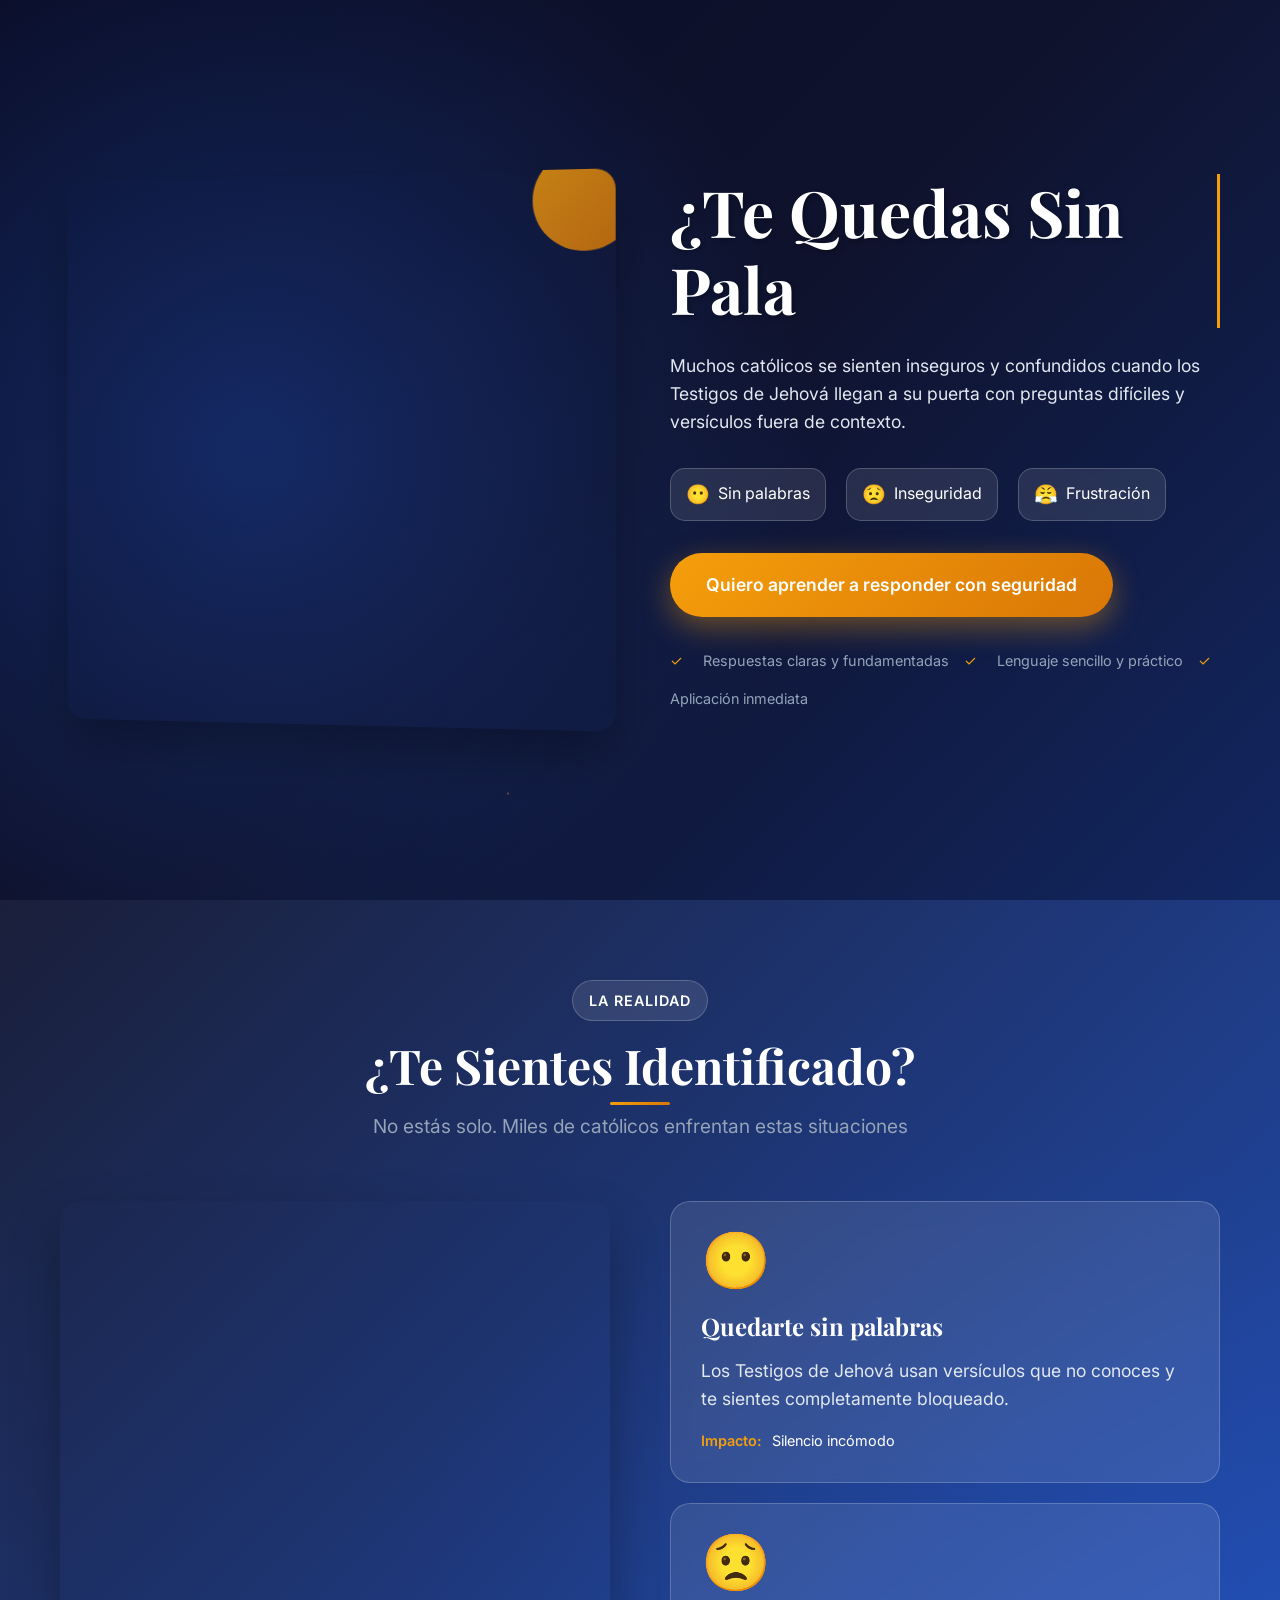
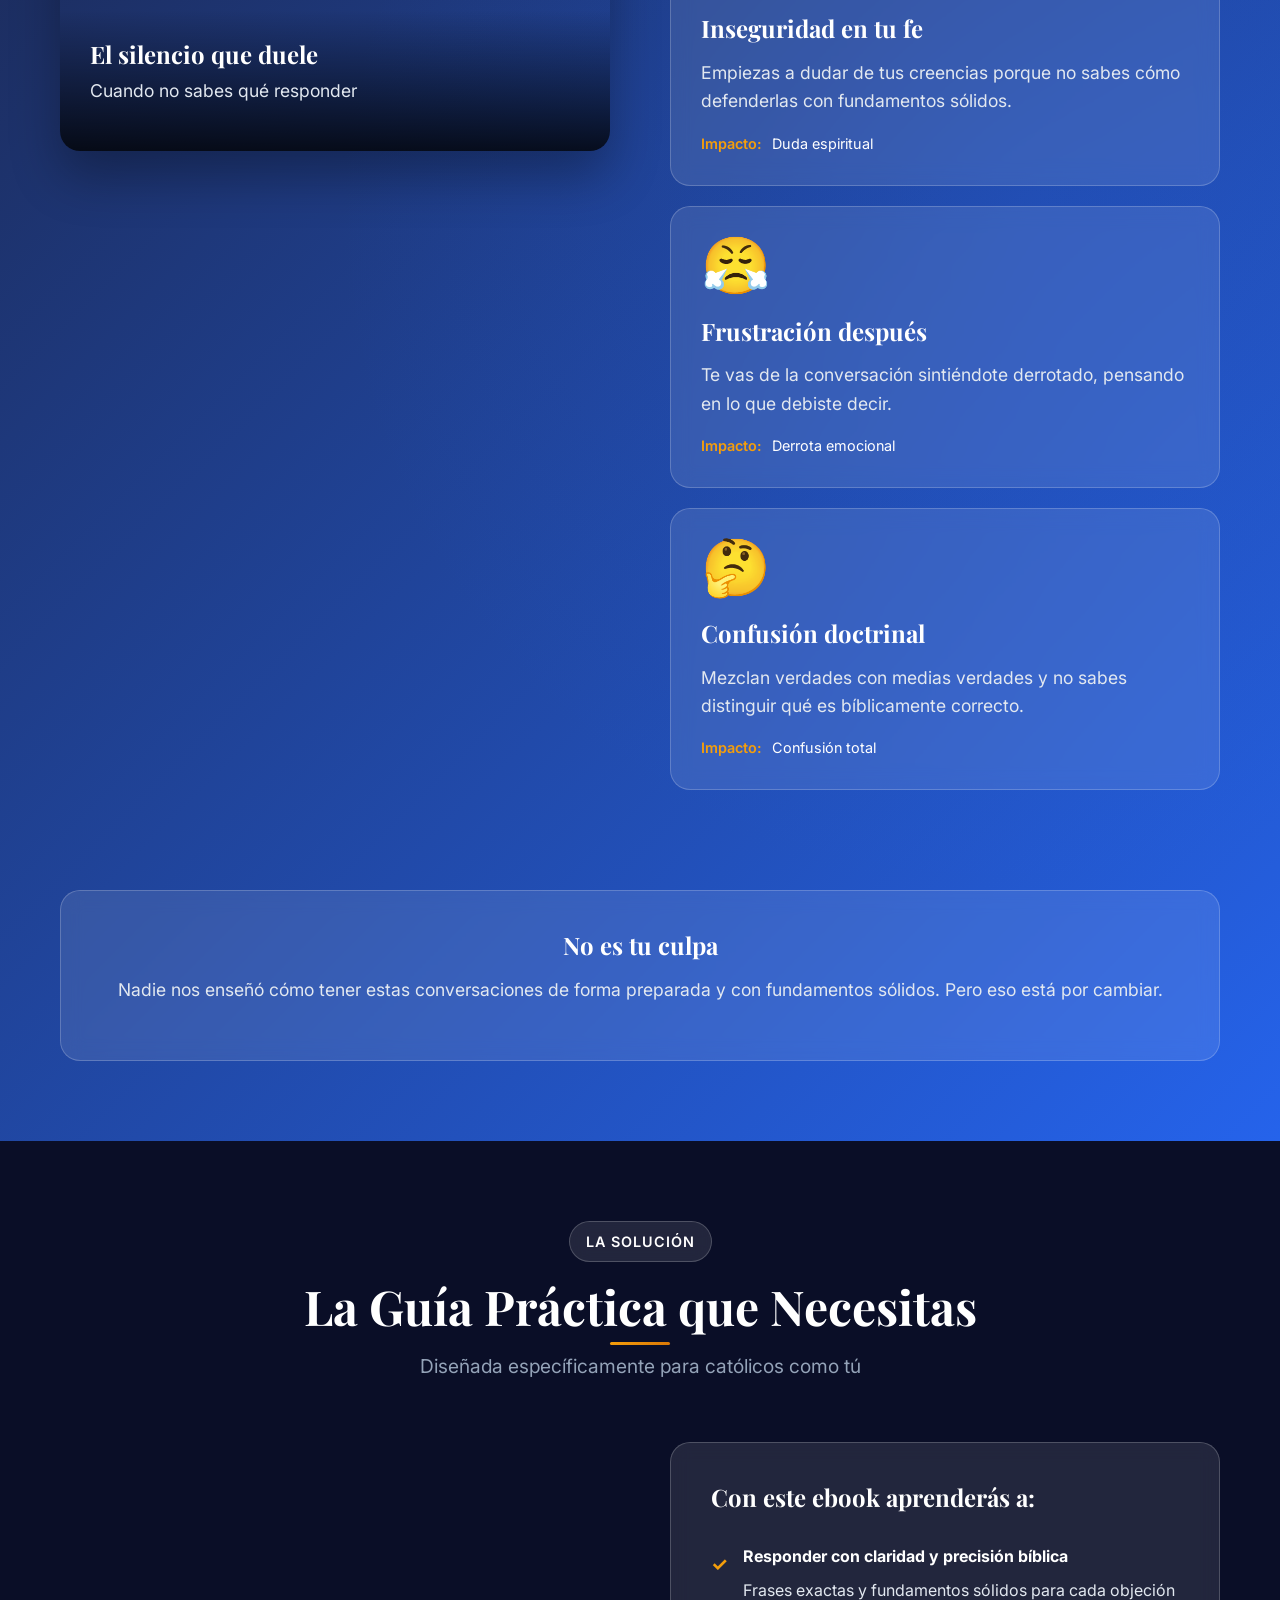
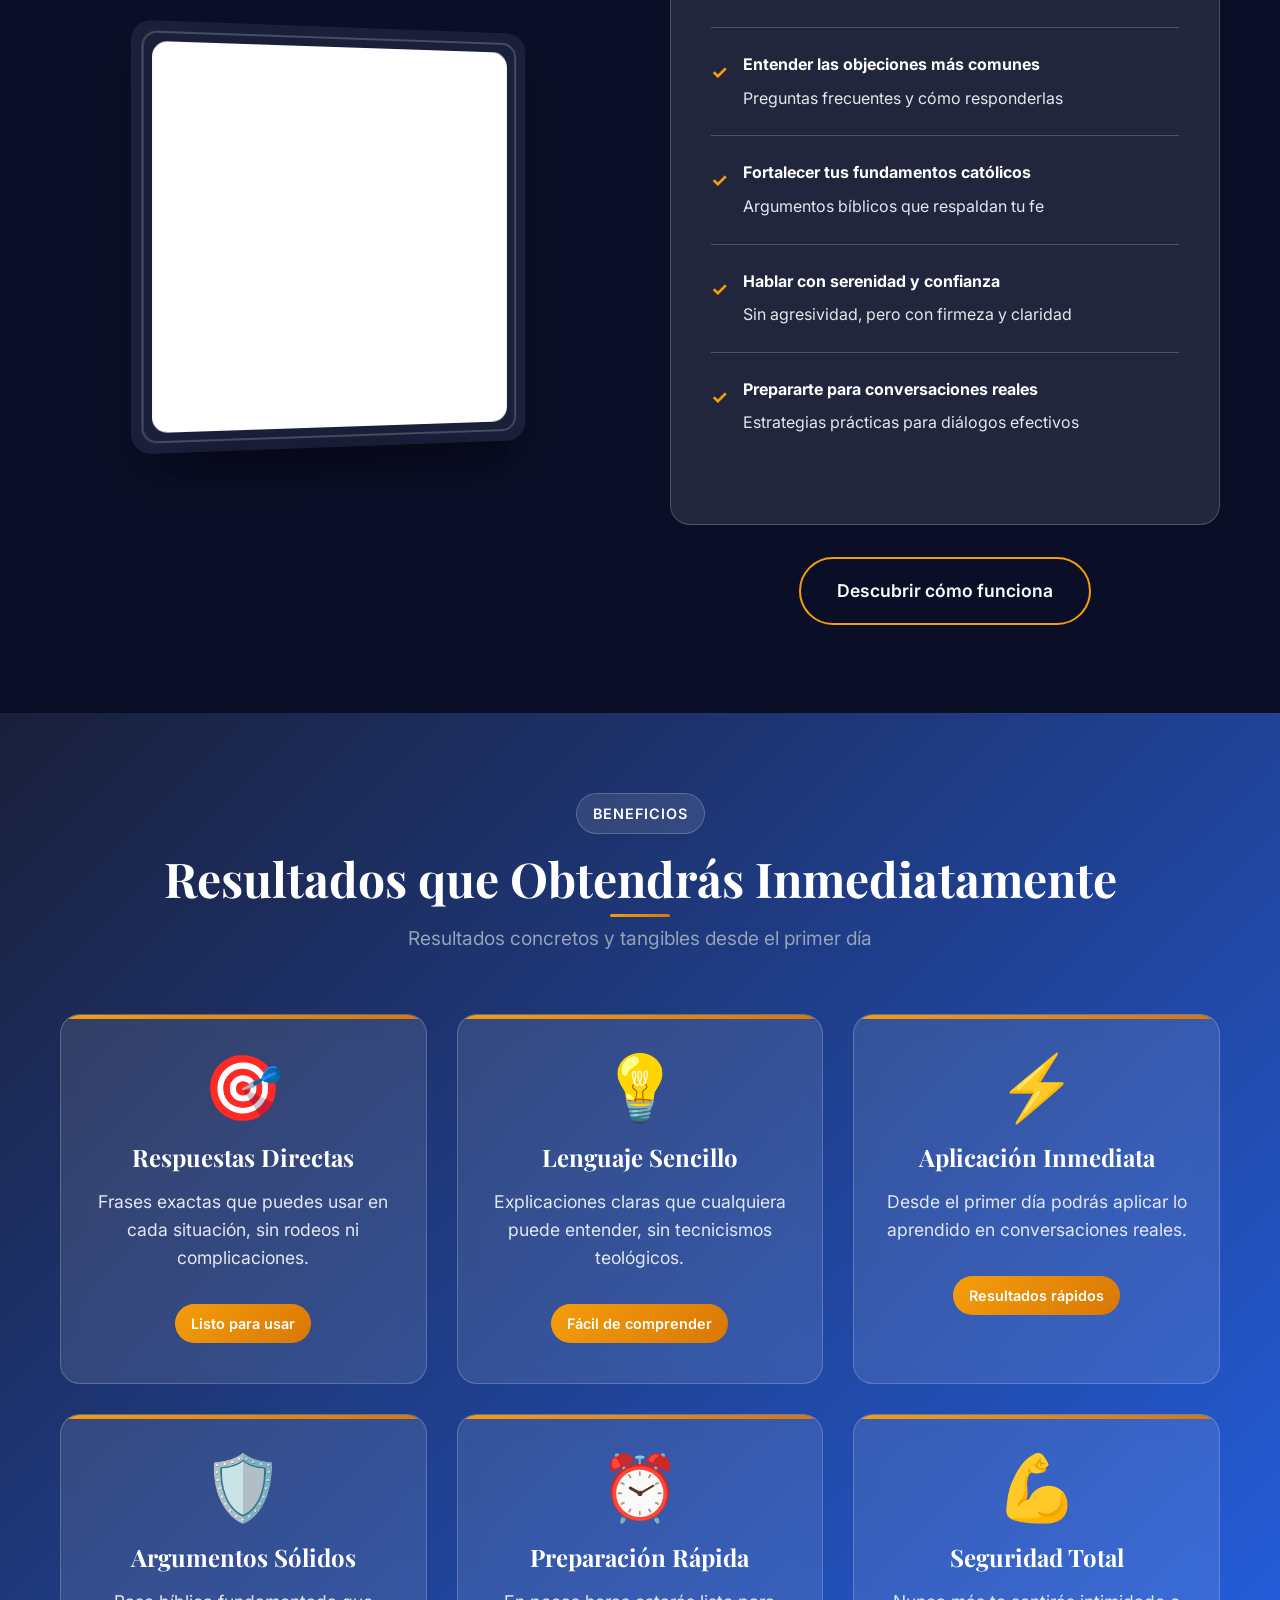
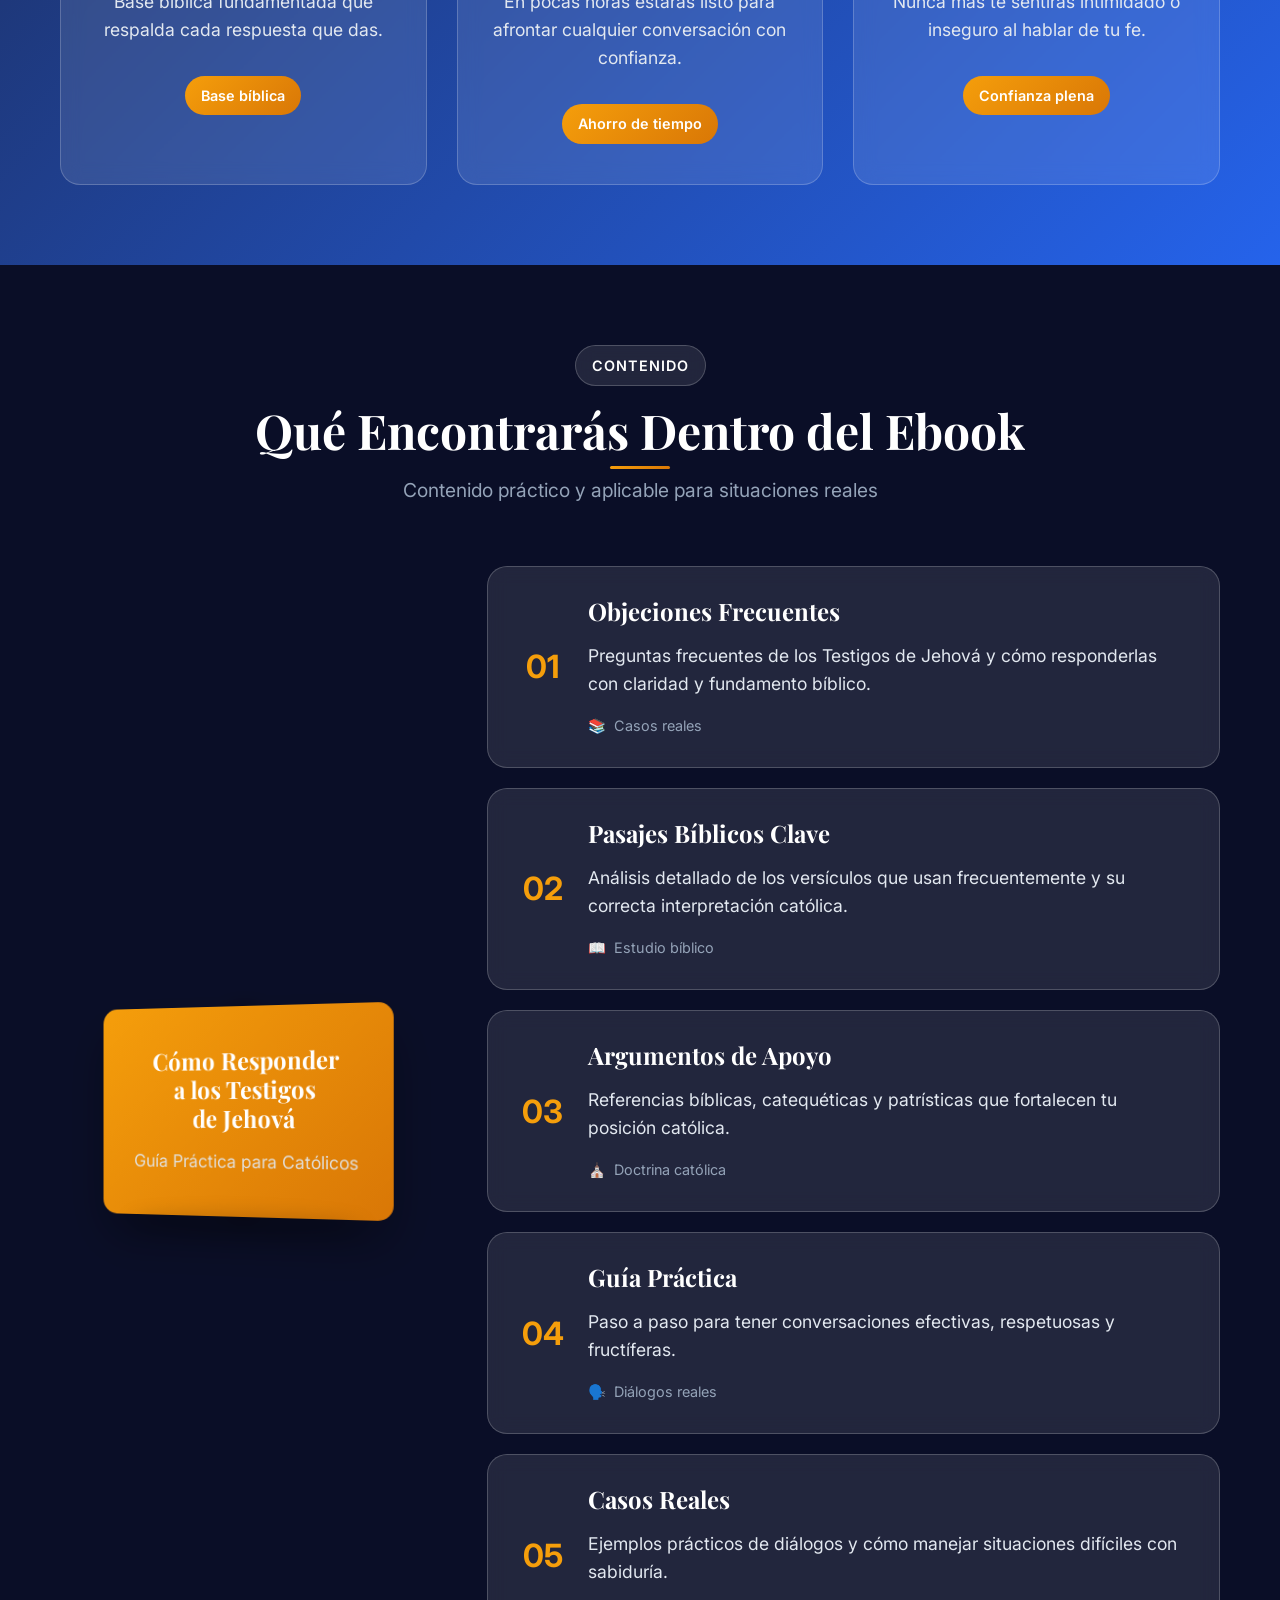
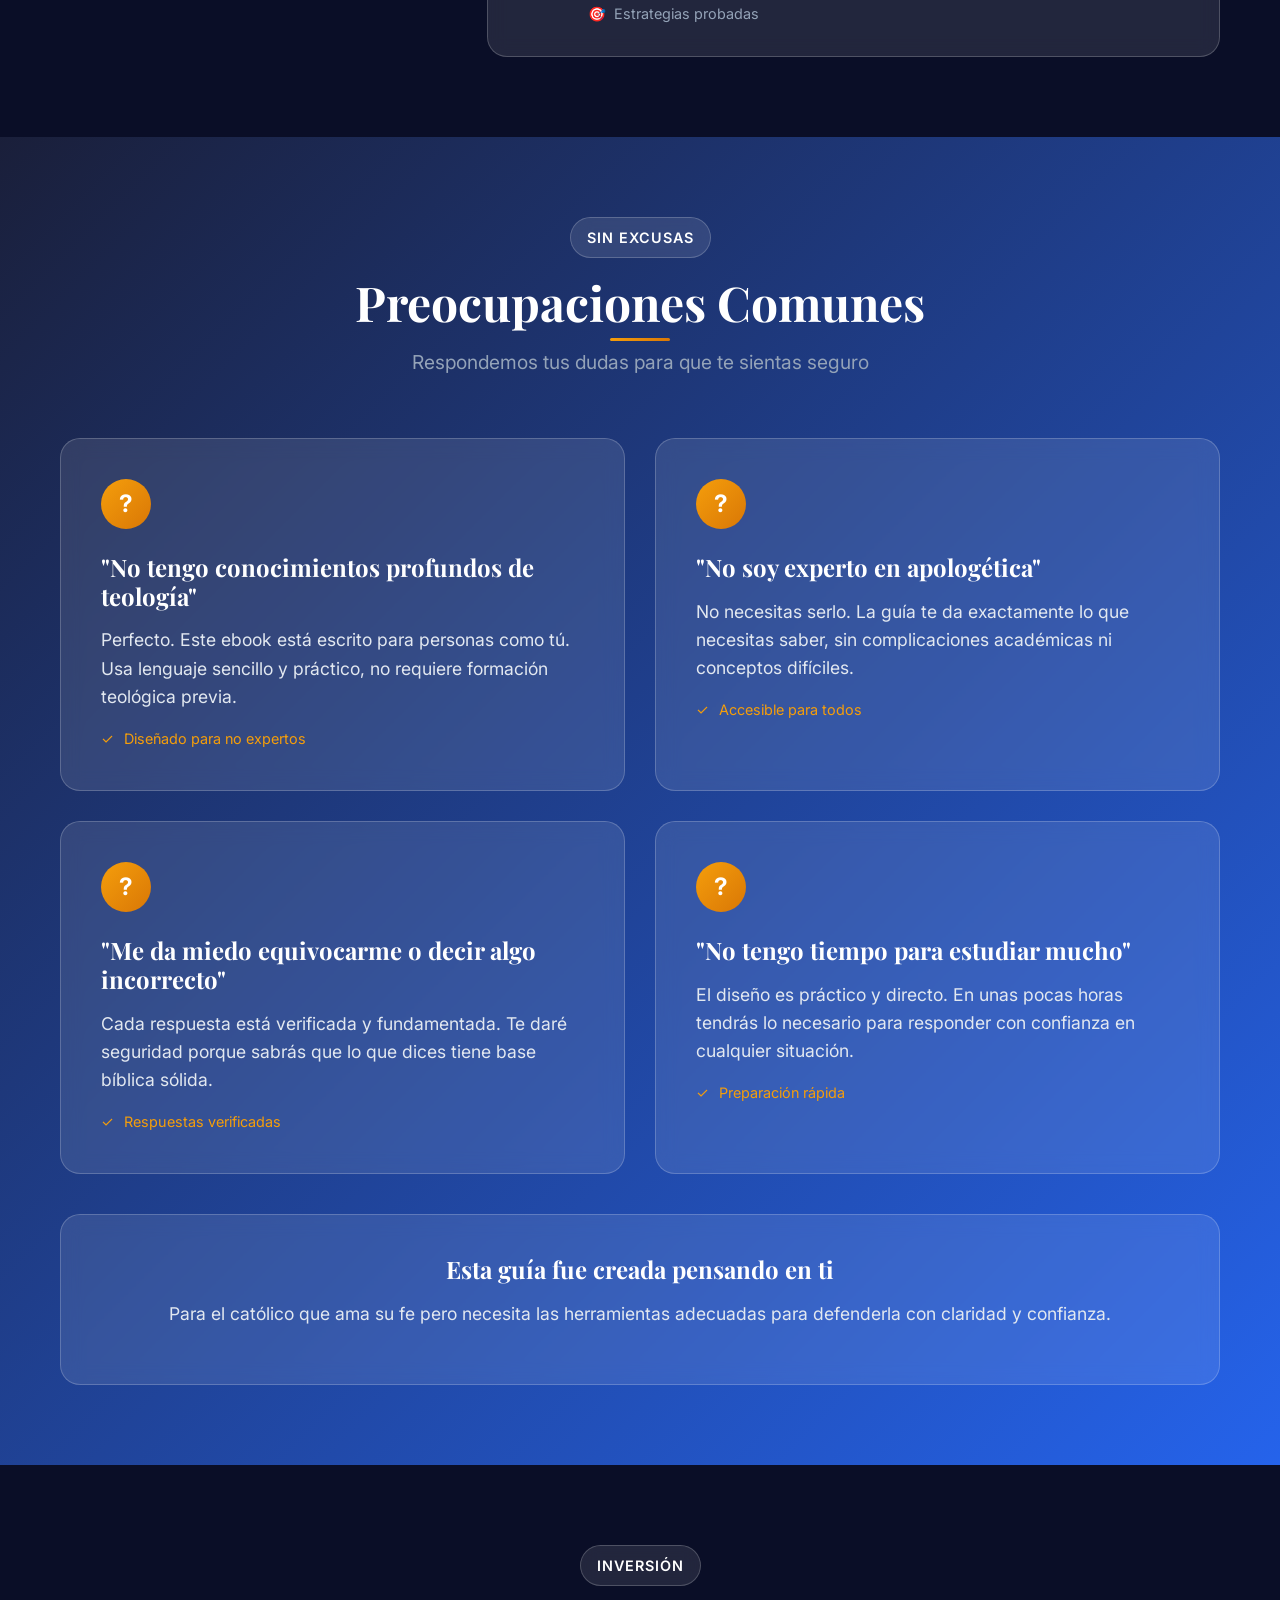
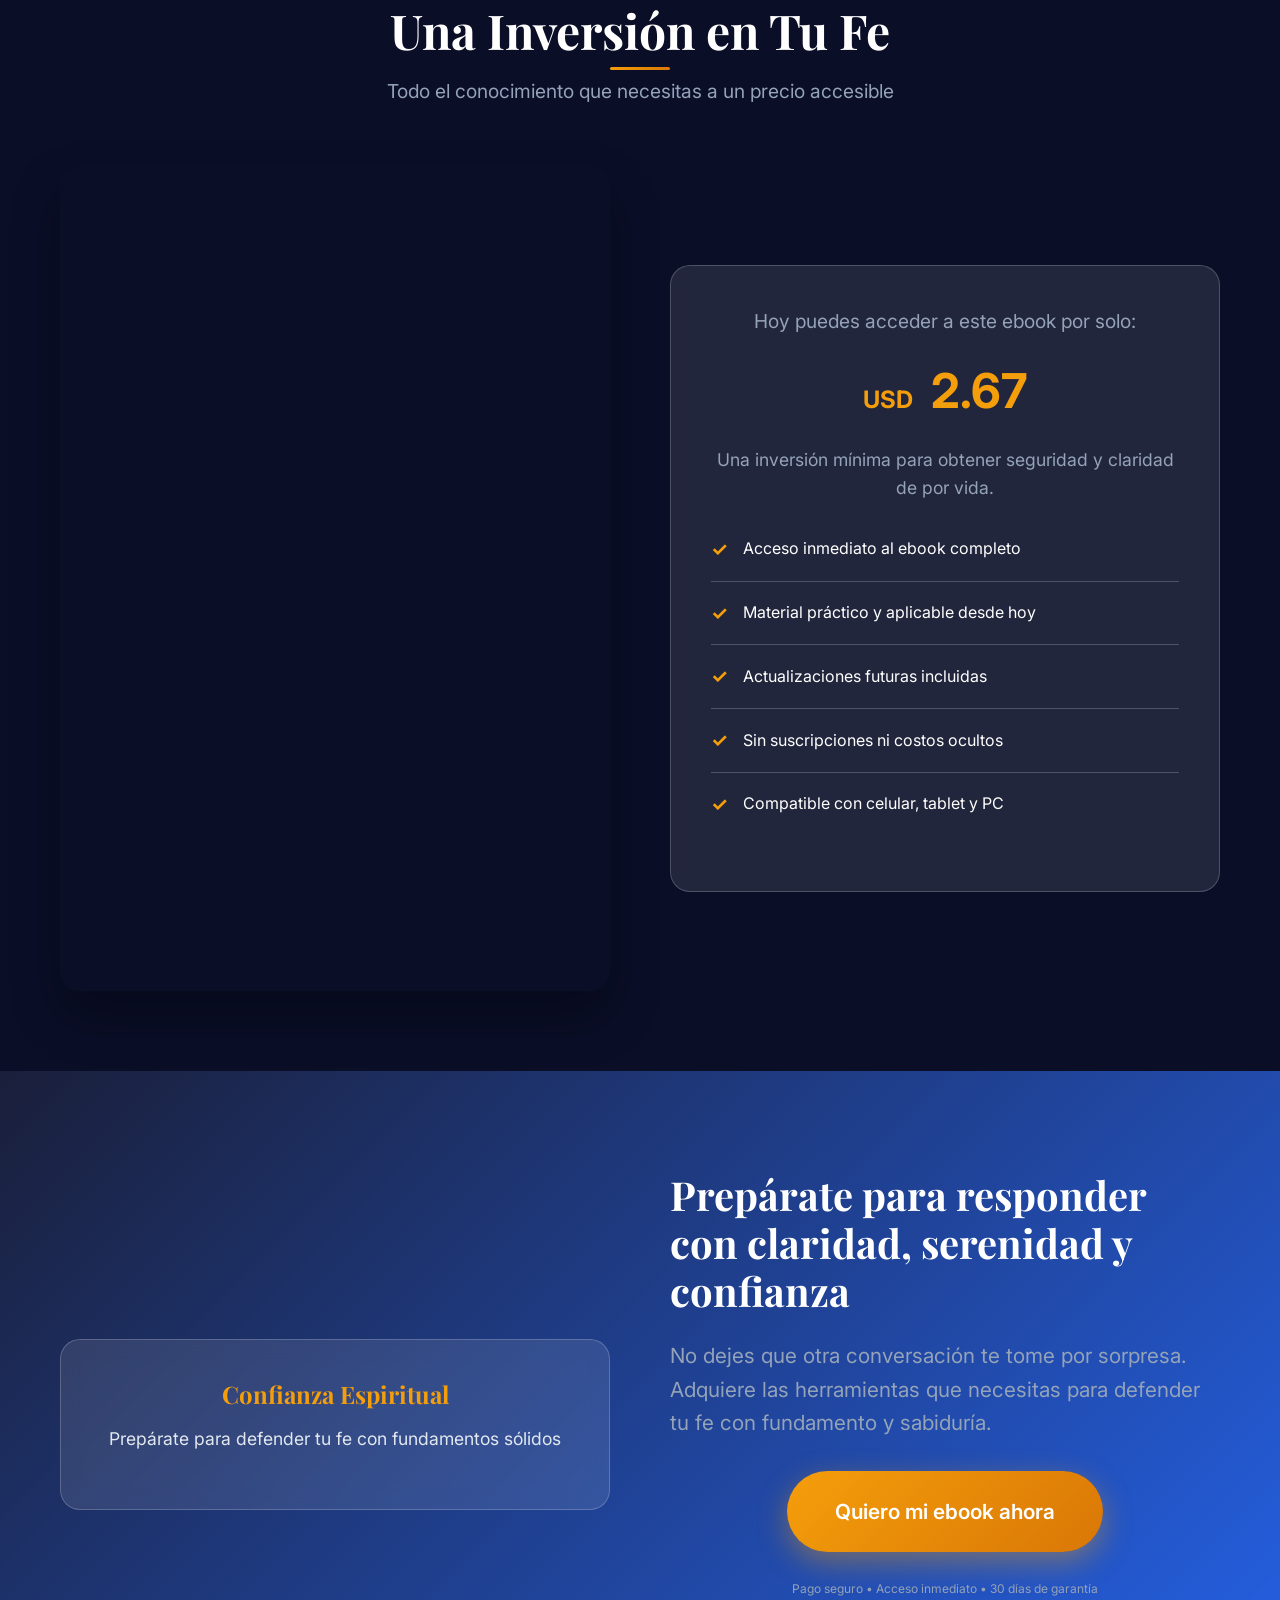
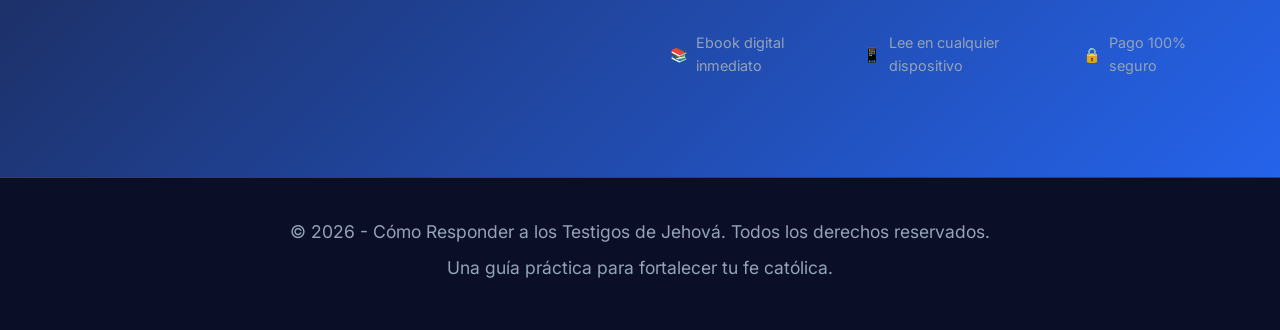
==== commit c26f5e56: "Add files via upload" ====
--- a/index-fixed.html
+++ b/index-fixed.html
@@ -18,12 +18,8 @@
     s.parentNode.insertBefore(t,s)}(window, document,'script',
     'https://connect.facebook.net/en_US/fbevents.js');
     fbq('init', '1646156149348746');
-    fbq('track', 'PageView');
     </script>
-    <noscript><img height="1" width="1" style="display:none"
-    src="https://www.facebook.com/tr?id=1646156149348746&ev=PageView&noscript=1"
-    /></noscript>
-    <!-- End Meta Pixel Code -->
+        <!-- End Meta Pixel Code -->
 </head>
 <body>
     <!-- HERO SECTION -->
@@ -547,7 +543,7 @@
                     <p class="final-subtitle">No dejes que otra conversación te tome por sorpresa. Adquiere las herramientas que necesitas para defender tu fe con fundamento y sabiduría.</p>
                     
                     <div class="final-cta-button">
-                        <a href="https://pay.hotmart.com/F104569263O?bid=1778360615763" class="cta-button primary large" target="_blank" rel="noopener noreferrer" onclick="fbq('track', 'Purchase');">
+                        <a href="https://pay.hotmart.com/F104569263O?bid=1778360615763" class="cta-button primary large" target="_blank" rel="noopener noreferrer">
                             Quiero mi ebook ahora
                         </a>
                         <p class="payment-info">
